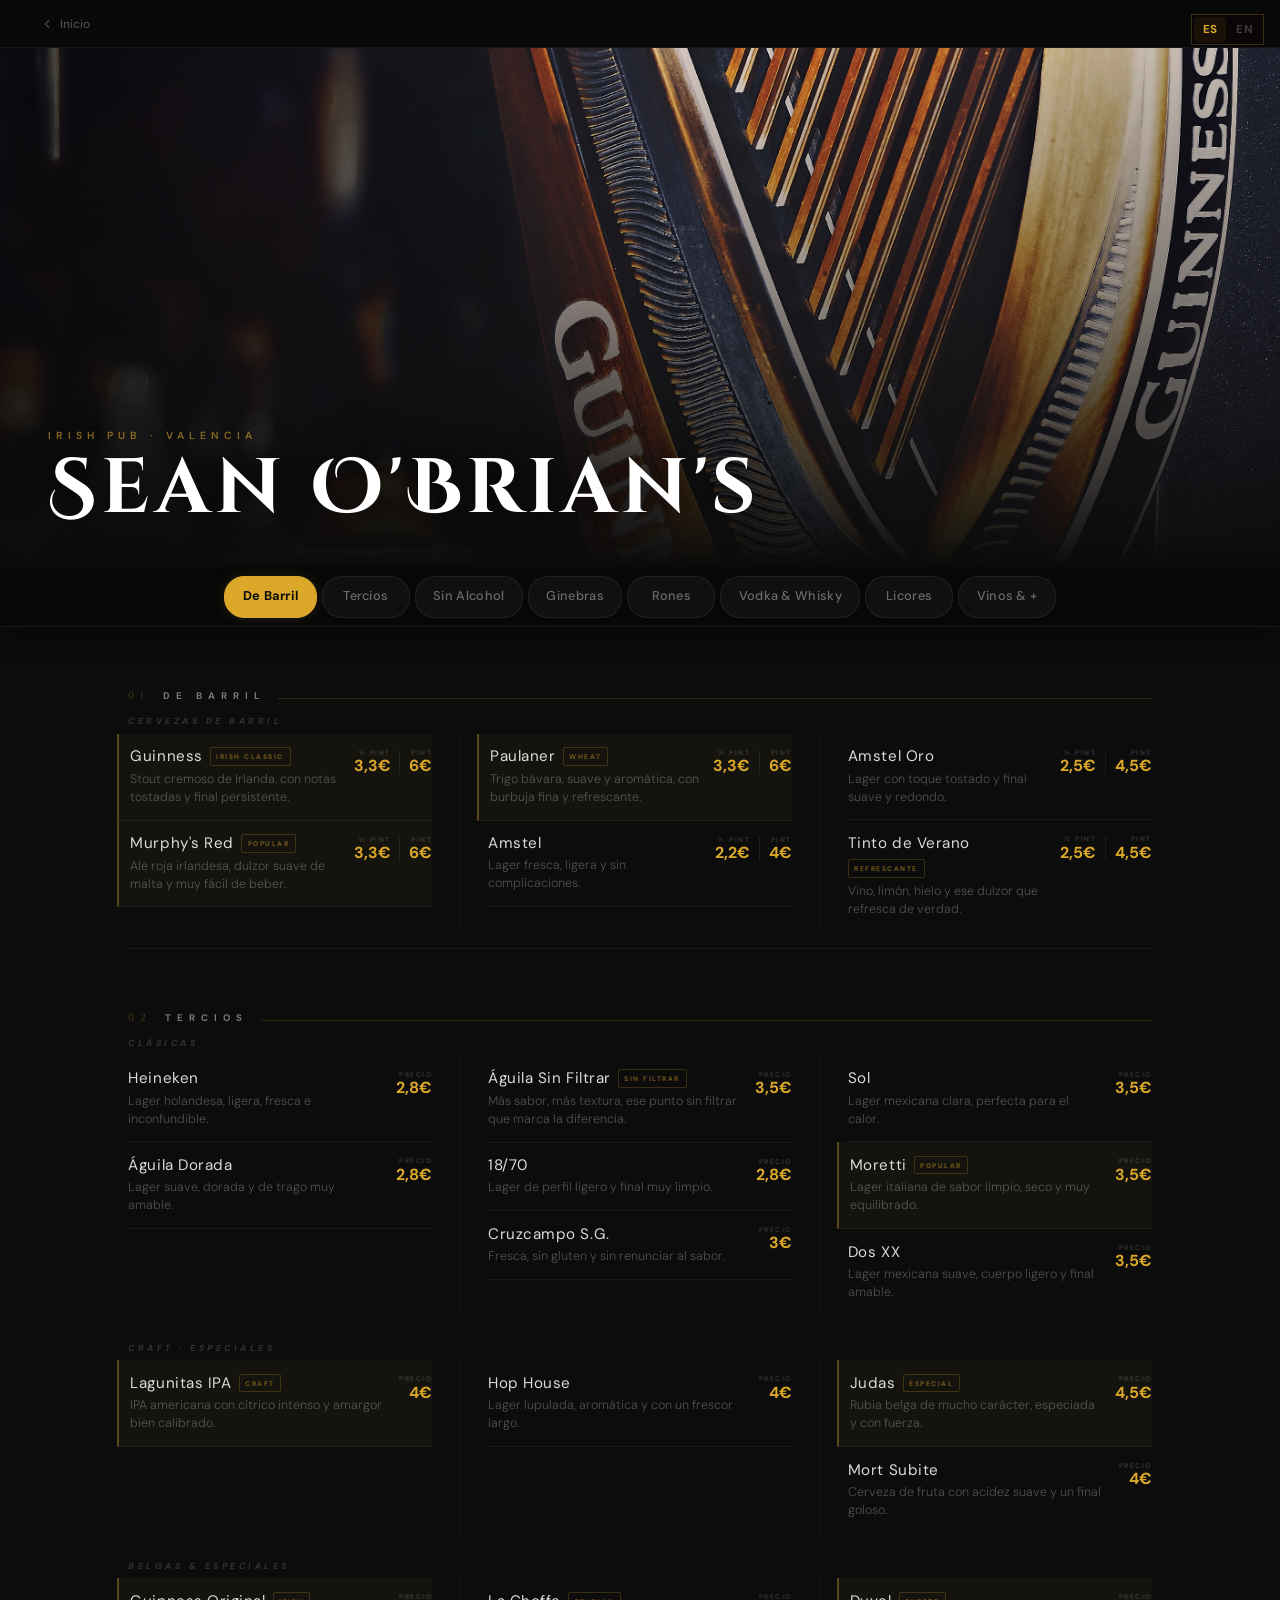
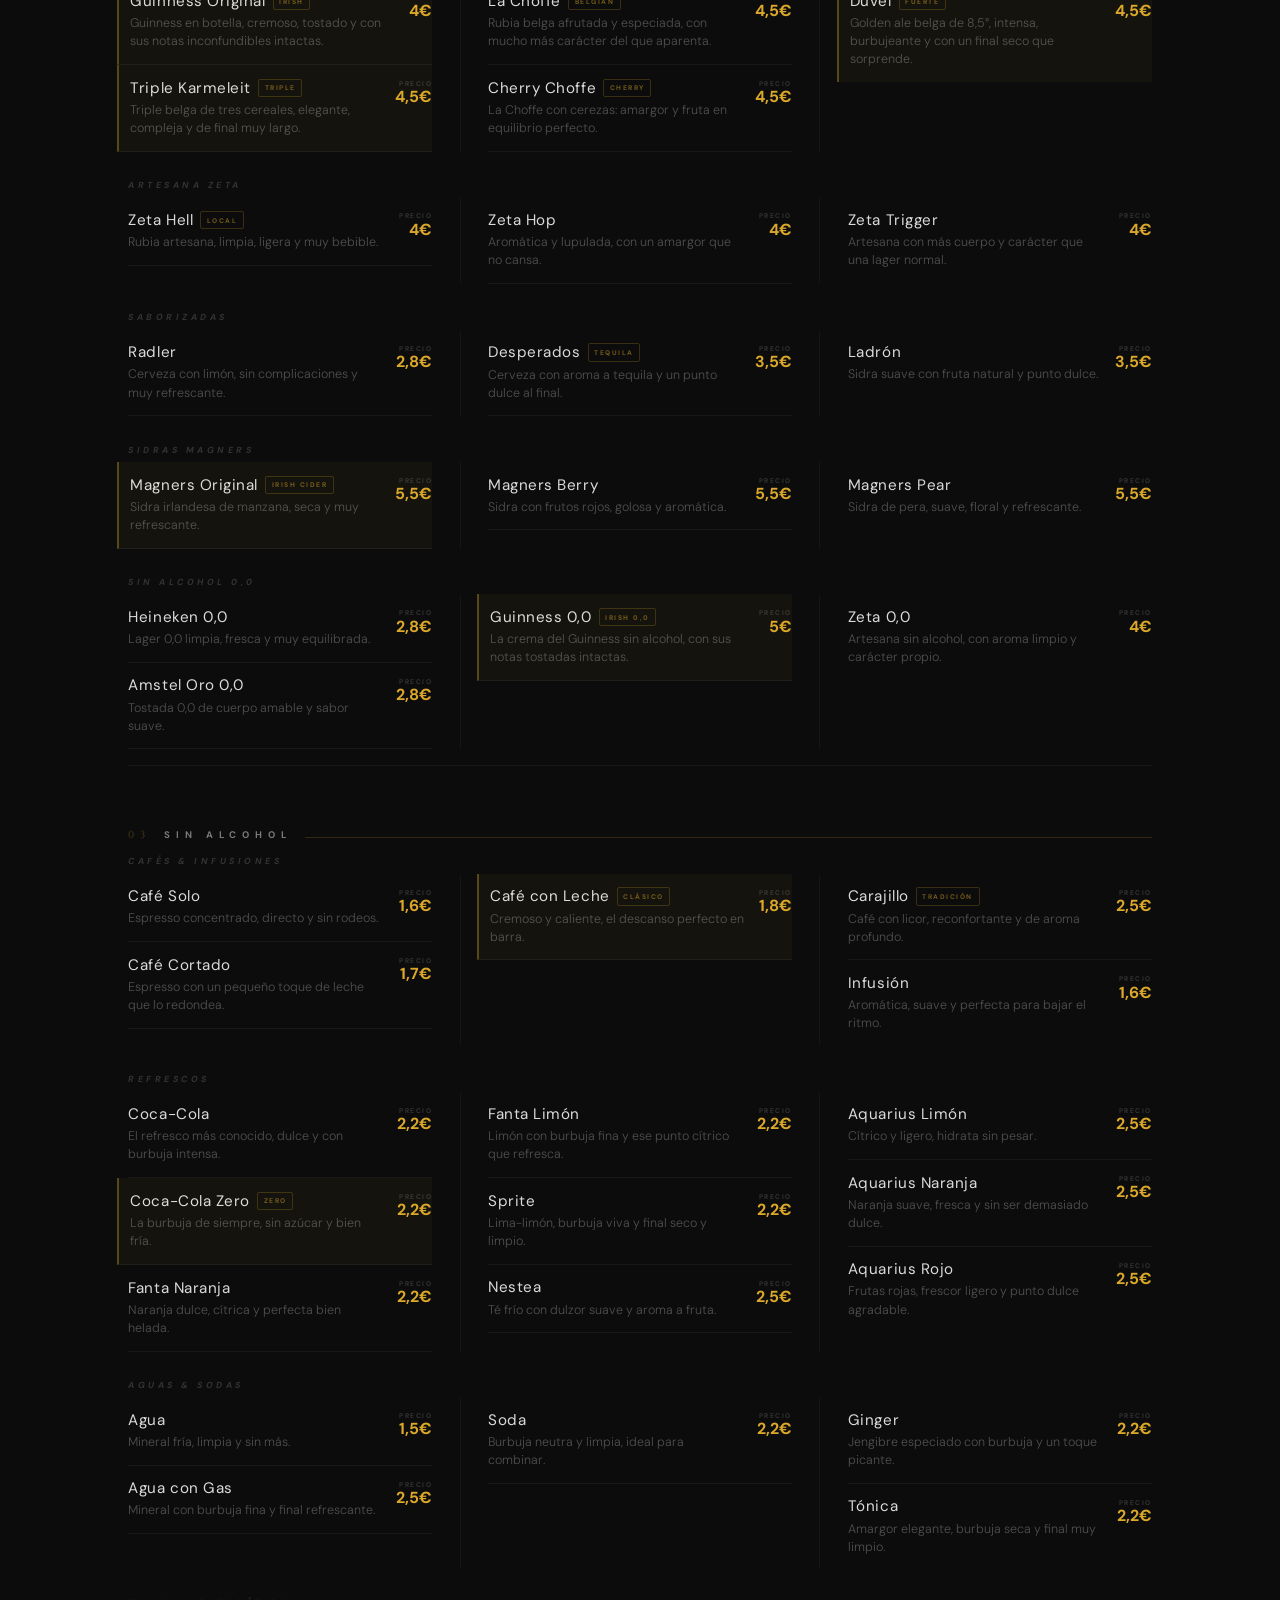
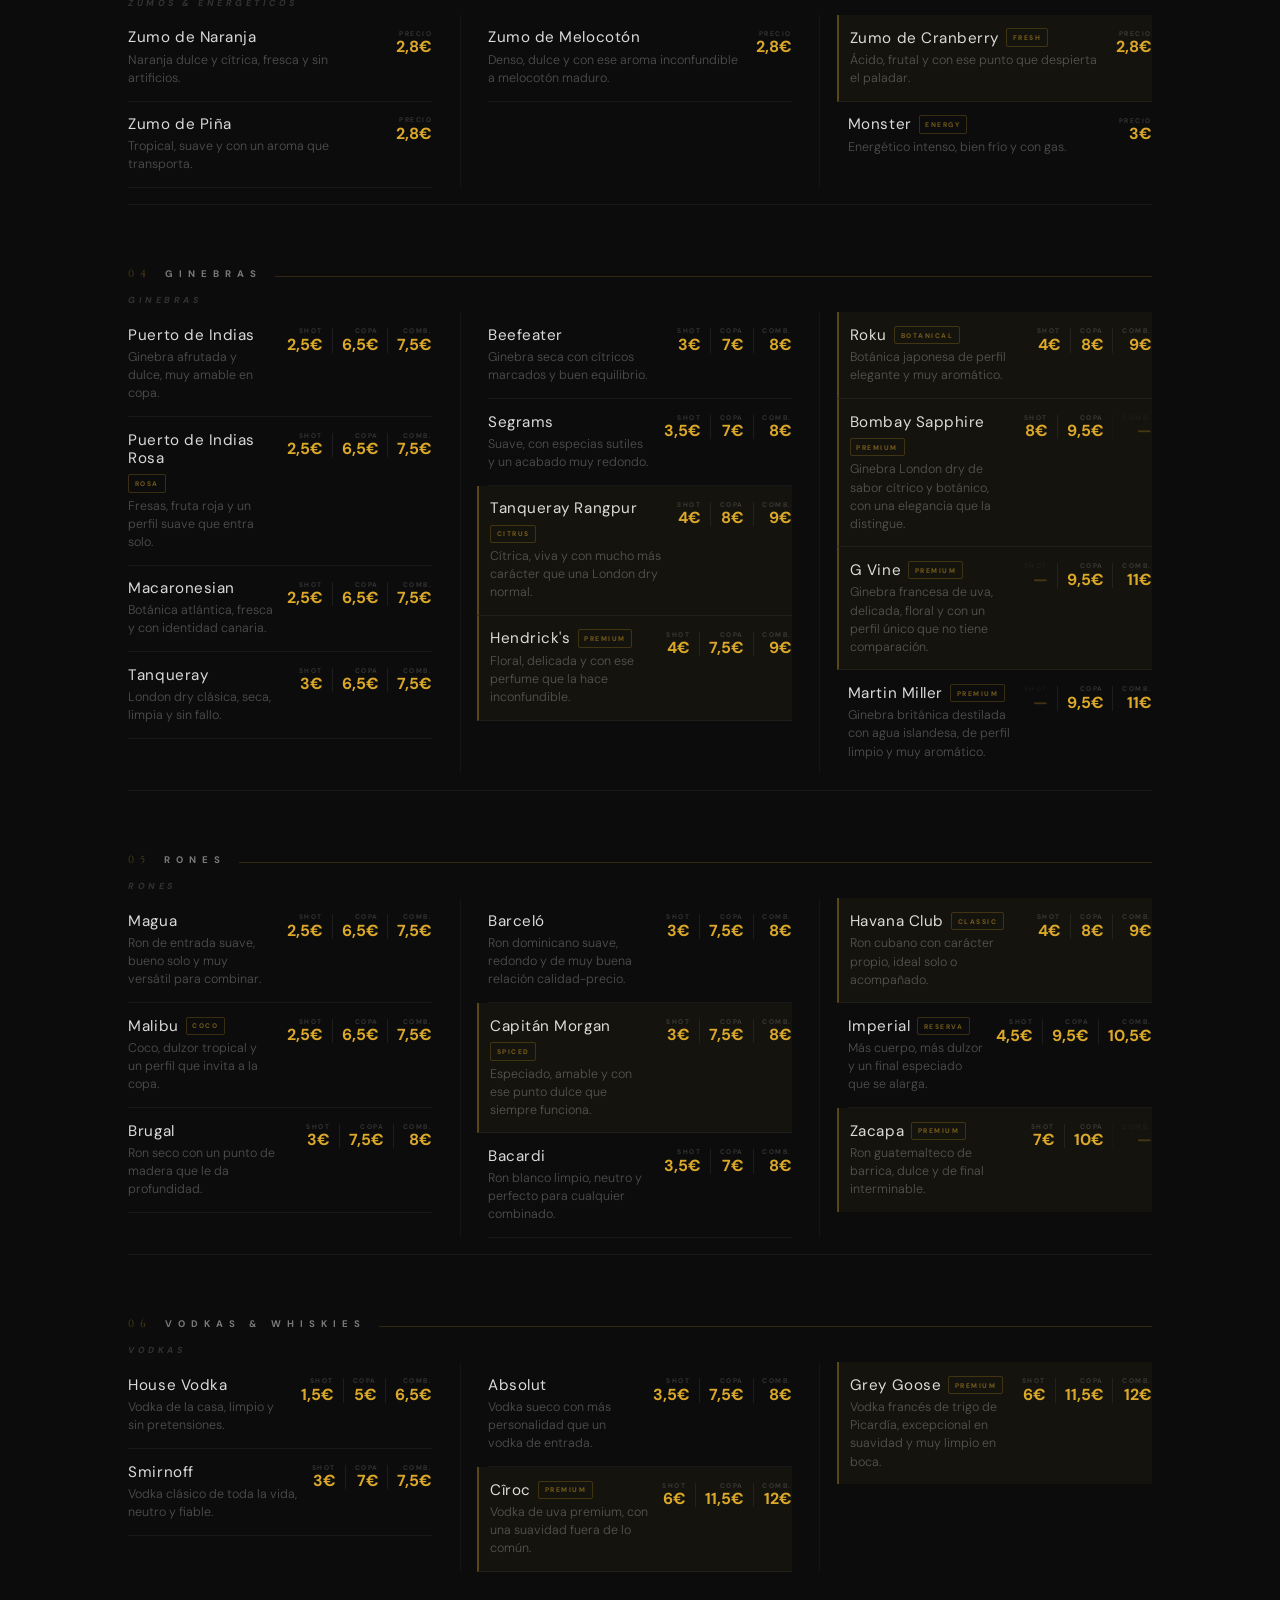
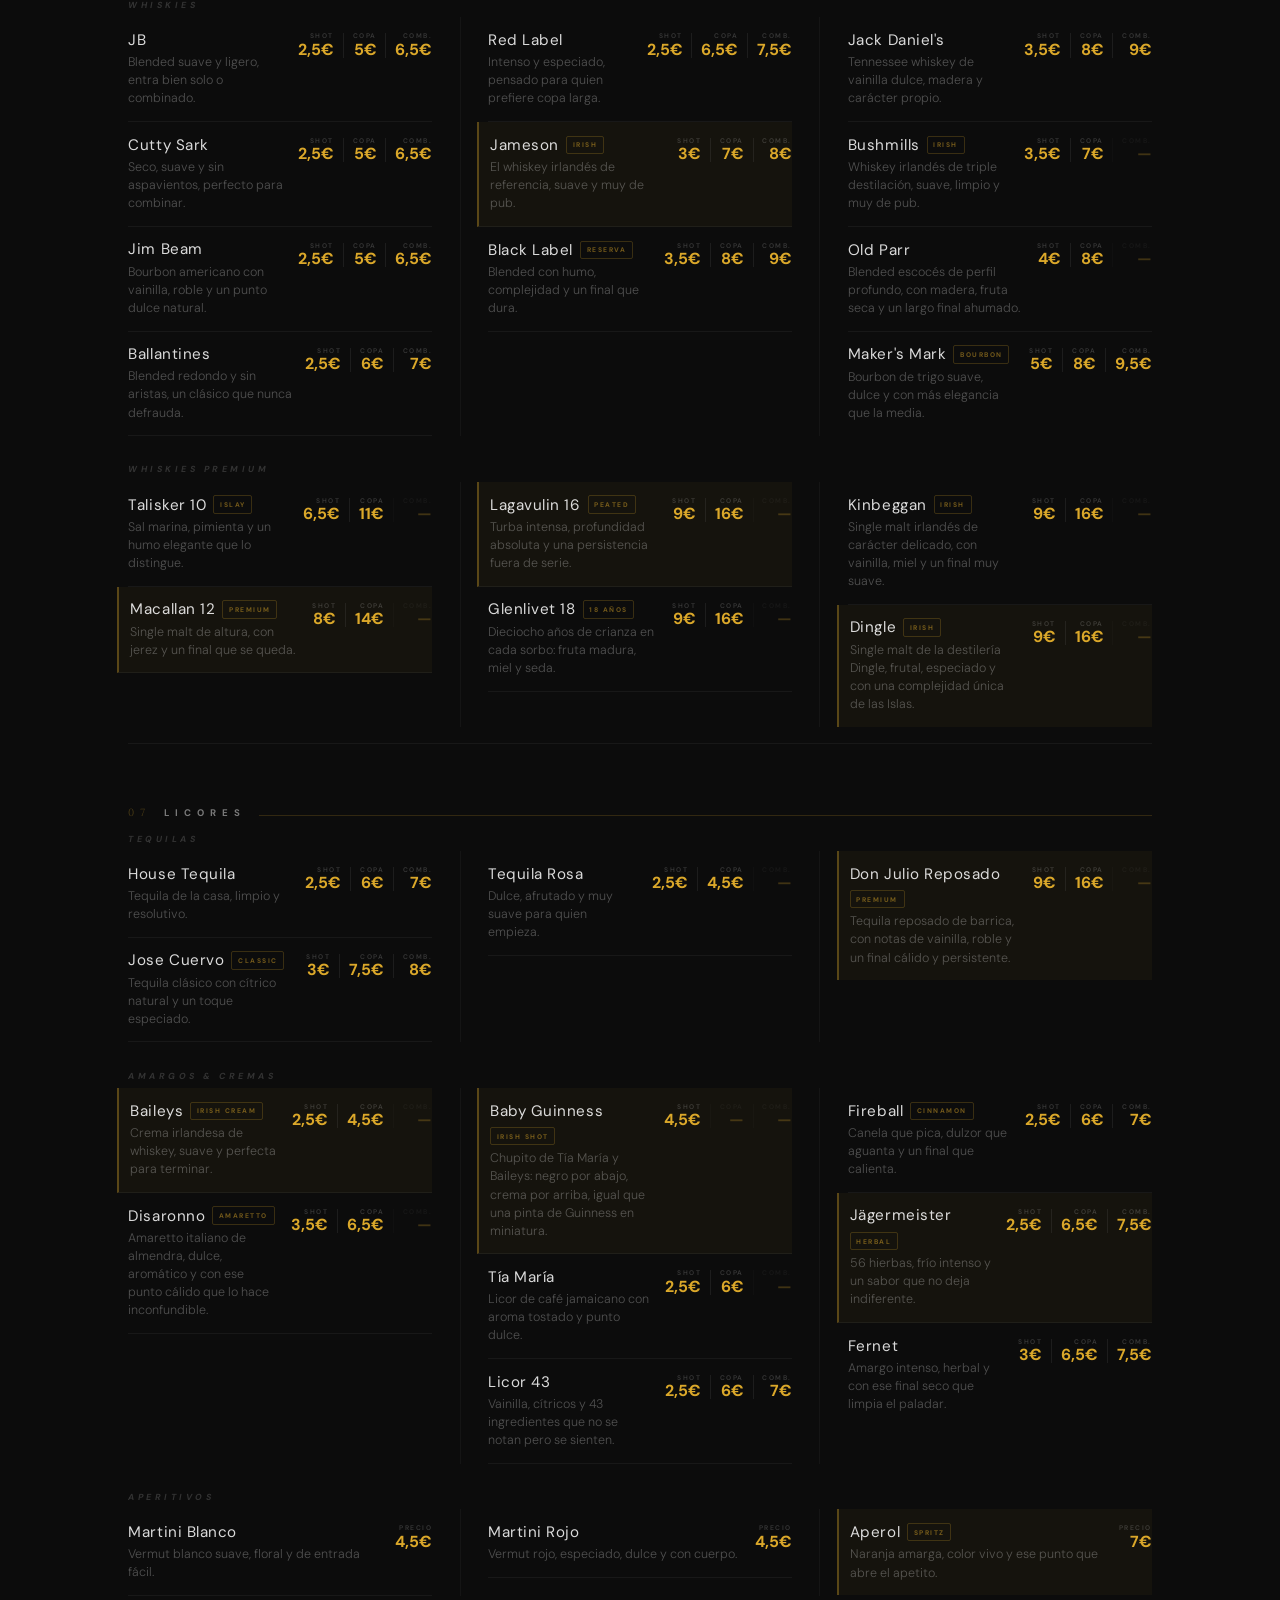
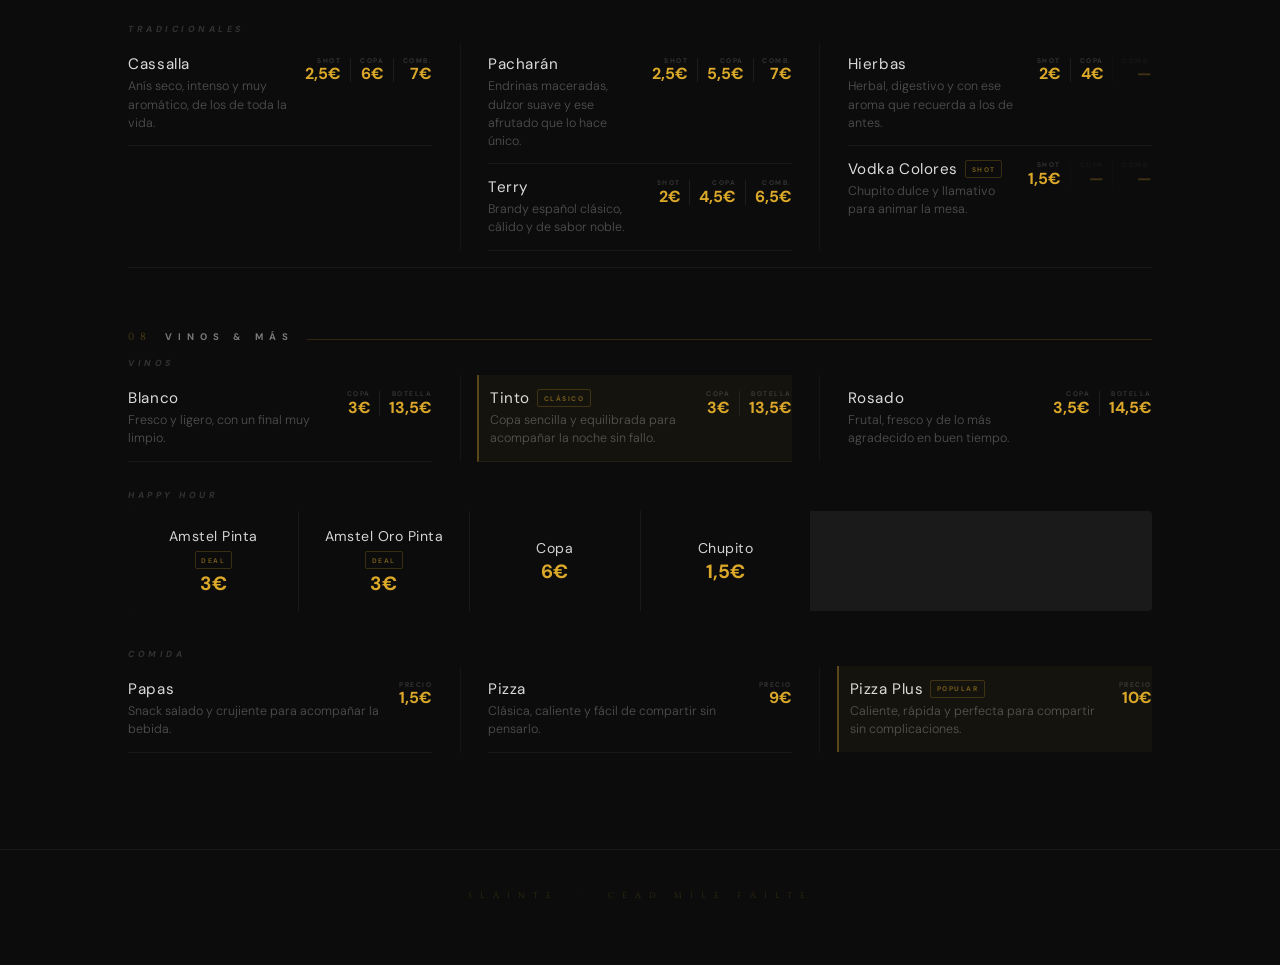
==== drinks.html @ b6d72922 "Rediseno carta drinks.html responsive con mejoras visuales Co-Authored-By: Claude Sonnet 4.6 <norepl" ====
<!DOCTYPE html>
<html lang="es">
<head>
  <meta charset="UTF-8">
  <meta name="viewport" content="width=device-width, initial-scale=1.0">
  <meta name="theme-color" content="#0c0c0c">
  <title>Carta – Sean O'Brian's Irish Pub Valencia</title>
  <meta name="description" content="Carta de bebidas de Sean O'Brian's Irish Pub Valencia.">
  <link rel="manifest" href="MenuSeanOBrians/dist/manifest.json">
  <link rel="canonical" href="https://seanobrians.com/drinks.html">
  <link rel="alternate" hreflang="es" href="https://seanobrians.com/drinks.html">
  <link rel="alternate" hreflang="en" href="https://seanobrians.com/en/coming-soon-beers.html">
  <link rel="alternate" hreflang="x-default" href="https://seanobrians.com/drinks.html">
  <meta name="robots" content="index, follow">
  <meta property="og:title" content="Carta – Sean O'Brian's Irish Pub Valencia">
  <meta property="og:image" content="https://seanobrians.com/guinness.jpg">
  <meta property="og:type" content="website">
  <meta property="og:url" content="https://seanobrians.com/drinks.html">
  <meta property="og:locale" content="es_ES">

  <link rel="preconnect" href="https://fonts.googleapis.com">
  <link rel="preconnect" href="https://fonts.gstatic.com" crossorigin>
  <link rel="stylesheet" href="https://fonts.googleapis.com/css2?family=Cinzel:wght@400;700;900&family=Cinzel+Decorative:wght@700&family=DM+Sans:opsz,wght@9..40,300;9..40,400;9..40,500;9..40,700&display=swap" media="print" onload="this.media='all'">
  <noscript><link rel="stylesheet" href="https://fonts.googleapis.com/css2?family=Cinzel:wght@400;700;900&family=Cinzel+Decorative:wght@700&family=DM+Sans:opsz,wght@9..40,300;9..40,400;9..40,500;9..40,700&display=swap"></noscript>

  <script type="module" crossorigin src="./drinks-assets/index-D1hdGOJb.js"></script>
  <link rel="stylesheet" crossorigin href="./drinks-assets/index-DjDvI_ES.css">

  <style>

  /* ──────────────────────────────────────
     RESET BASE
  ────────────────────────────────────── */
  *, *::before, *::after { box-sizing: border-box; }

  body {
    font-family: 'DM Sans', sans-serif !important;
    background: #0c0c0c !important;
    color: rgba(255,255,255,0.8) !important;
    margin: 0 !important;
    padding: 0 !important;
    min-height: 100vh !important;
    overflow-x: clip !important;
    overflow-y: auto !important;
  }

  /* Ocultar mockups y botellas */
  .mockup, .spark, .pint-glass, .gin-bowl, .wine-glass,
  .shot-glass, .coffee-cup, .plate-shape, .pizza-shape,
  .rocks-glass, .bottle-body, .banner-rail,
  .products img, .product-card img, .group img, .view img,
  [class*="bottle"] { display: none !important; }


  /* ──────────────────────────────────────
     TOPBAR
  ────────────────────────────────────── */
  .sob-topbar {
    display: flex;
    align-items: center;
    justify-content: space-between;
    padding: 0 clamp(1rem, 4vw, 2.5rem);
    height: 48px;
    background: #080808;
    border-bottom: 1px solid rgba(255,255,255,0.06);
    position: relative;
    z-index: 300;
  }

  .sob-back {
    font-family: 'DM Sans', sans-serif;
    font-size: 0.75rem;
    font-weight: 500;
    color: rgba(255,255,255,0.28);
    text-decoration: none;
    display: flex;
    align-items: center;
    gap: 0.4rem;
    transition: color 0.2s;
  }
  .sob-back:hover { color: rgba(255,255,255,0.65); }
  .sob-back svg {
    width: 14px; height: 14px;
    stroke: currentColor; fill: none;
    stroke-width: 2; stroke-linecap: round; stroke-linejoin: round;
  }

  /* .top-actions — OBLIGATORIO para el Vue JS */
  .top-actions {
    display: flex !important;
    gap: 0.15rem !important;
  }
  .lang-button {
    background: transparent !important;
    border: none !important;
    color: rgba(255,255,255,0.22) !important;
    font-family: 'DM Sans', sans-serif !important;
    font-size: 0.72rem !important;
    font-weight: 700 !important;
    letter-spacing: 0.5px !important;
    padding: 0.25rem 0.5rem !important;
    cursor: pointer !important;
    transition: color 0.2s !important;
    border-radius: 3px !important;
  }
  .lang-button:hover { color: rgba(255,255,255,0.6) !important; }
  .lang-button[aria-pressed="true"] {
    color: #dba82a !important;
    background: rgba(219,168,42,0.08) !important;
  }


  /* ──────────────────────────────────────
     HERO — foto guinness
  ────────────────────────────────────── */
  .sob-hero {
    position: relative;
    width: 100%;
    height: clamp(260px, 48vw, 520px);
    background: url('./guinness.jpg') center 35% / cover no-repeat;
    overflow: hidden;
  }
  .sob-hero::before {
    content: '';
    position: absolute; inset: 0;
    background:
      linear-gradient(to top, #0c0c0c 0%, rgba(10,10,10,0.35) 55%, transparent 100%),
      linear-gradient(to right, rgba(0,0,0,0.5) 0%, transparent 60%);
  }
  .sob-hero-content {
    position: absolute;
    bottom: 0; left: 0; right: 0;
    padding: clamp(1.2rem, 4vw, 2.5rem) clamp(1.2rem, 5vw, 3rem);
    z-index: 2;
  }
  .sob-eyebrow {
    display: block;
    font-family: 'DM Sans', sans-serif;
    font-size: clamp(0.55rem, 1.2vw, 0.65rem);
    font-weight: 600;
    letter-spacing: 5px;
    text-transform: uppercase;
    color: rgba(219,168,42,0.6);
    margin-bottom: clamp(0.3rem, 1vw, 0.6rem);
  }
  .sob-title {
    font-family: 'Cinzel Decorative', 'Cinzel', Georgia, serif;
    font-size: clamp(1.8rem, 6vw, 5.5rem);
    font-weight: 700;
    color: #fff;
    letter-spacing: clamp(1px, 0.6vw, 5px);
    line-height: 1;
    margin: 0;
    text-shadow: 0 2px 32px rgba(0,0,0,0.7);
  }


  /* ──────────────────────────────────────
     NAV CATEGORÍAS — sticky bajo el hero
  ────────────────────────────────────── */
  .bottom-nav {
    position: sticky !important;
    top: 0 !important; bottom: auto !important;
    left: 0 !important; right: 0 !important;
    transform: none !important;
    width: 100% !important; max-width: 100% !important;
    min-height: auto !important; border-radius: 0 !important;
    z-index: 200 !important;
    overflow: visible !important;

    background: rgba(8,8,8,0.97) !important;
    border: none !important;
    border-bottom: 1px solid rgba(255,255,255,0.07) !important;
    box-shadow: 0 4px 24px rgba(0,0,0,0.6) !important;
    backdrop-filter: blur(12px) !important;
    -webkit-backdrop-filter: blur(12px) !important;
    display: block !important;
    padding: 0 !important;
  }
  .bottom-nav::before { display: none !important; }
  .pub-nav-header      { display: none !important; }

  .nav-scroll {
    display: flex !important;
    align-items: center !important;
    gap: 0.3rem !important;
    overflow-x: auto !important;
    overflow-y: visible !important;
    -webkit-overflow-scrolling: touch !important;
    scrollbar-width: none !important;
    padding: 0.5rem clamp(0.8rem, 3vw, 1.5rem) !important;
    background: transparent !important;
    /* evitar que el sticky padre corte los tabs */
    clip: unset !important;
    clip-path: none !important;
  }
  .nav-scroll::-webkit-scrollbar { display: none !important; }

  .nav-tab {
    flex: 0 0 auto !important;
    display: inline-flex !important;
    align-items: center !important;
    justify-content: center !important;
    padding: 0.45rem clamp(0.75rem, 2vw, 1.1rem) !important;
    font-family: 'DM Sans', sans-serif !important;
    font-size: clamp(0.72rem, 1.5vw, 0.8rem) !important;
    font-weight: 500 !important;
    letter-spacing: 0.3px !important;
    text-transform: none !important;
    color: rgba(255,255,255,0.38) !important;
    background: rgba(255,255,255,0.04) !important;
    border: 1px solid rgba(255,255,255,0.07) !important;
    border-radius: 20px !important;
    white-space: nowrap !important;
    cursor: pointer !important;
    transition: color 0.18s, background 0.18s, border-color 0.18s !important;
    position: relative !important;
    line-height: 1 !important;
  }
  .nav-tab::before, .nav-tab::after { display: none !important; }
  .nav-tab:hover {
    color: rgba(255,255,255,0.7) !important;
    background: rgba(255,255,255,0.07) !important;
  }
  .nav-tab.is-active {
    color: #0c0c0c !important;
    background: #dba82a !important;
    border-color: #dba82a !important;
    font-weight: 700 !important;
  }
  .nav-label { line-height: 1 !important; }


  /* ──────────────────────────────────────
     ANTI-CLIP — anula overflow:hidden del Vue
     en todos los contenedores de contenido
  ────────────────────────────────────── */
  .app-shell,
  .view,
  .section-wrapper,
  .group,
  .products,
  .product-card,
  .product-main,
  .product-heading,
  .description,
  .price-stack,
  .price-pill,
  .banner,
  .deal-grid,
  .deal-card {
    overflow: visible !important;
    max-height: none !important;
    clip: unset !important;
    clip-path: none !important;
  }


  /* ──────────────────────────────────────
     APP-SHELL / VIEW
  ────────────────────────────────────── */
  .app-shell {
    width: 100% !important;
    max-width: 100% !important;
    margin: 0 !important;
    padding: 0 !important;
    background: #0c0c0c !important;
    min-height: 0 !important;
  }

  .view {
    max-width: 1040px !important;
    margin: 0 auto !important;
    padding: 0 clamp(1rem, 4vw, 2rem) 6rem !important;
    background: transparent !important;
    min-height: 0 !important;
    color: rgba(255,255,255,0.8) !important;
    counter-reset: sob-sec !important;
  }


  /* ──────────────────────────────────────
     SECCIONES
  ────────────────────────────────────── */
  .section-wrapper {
    padding-top: clamp(2.5rem, 5vw, 4rem) !important;
    counter-increment: sob-sec !important;
    position: relative !important;
  }
  .section-wrapper::before { display: none !important; }
  .section-wrapper + .section-wrapper {
    border-top: 1px solid rgba(255,255,255,0.05) !important;
  }

  .section-kicker { display: none !important; }

  /* Cabecera de sección */
  .section-heading {
    display: flex !important;
    align-items: baseline !important;
    gap: 0.8rem !important;
    margin: 0 0 0.35rem !important;
    padding: 0 !important;
    background: transparent !important;
    border: none !important;
    font-family: 'DM Sans', sans-serif !important;
    font-size: clamp(0.5rem, 1vw, 0.58rem) !important;
    font-weight: 700 !important;
    letter-spacing: 5px !important;
    text-transform: uppercase !important;
    color: rgba(255,255,255,0.45) !important;
    line-height: 1 !important;
  }
  /* Número de sección pequeño */
  .section-heading::before {
    content: counter(sob-sec, decimal-leading-zero) !important;
    font-family: 'Cinzel', serif !important;
    font-size: 0.65rem !important;
    font-weight: 400 !important;
    color: rgba(219,168,42,0.35) !important;
    flex-shrink: 0 !important;
  }
  /* Línea dorada bajo el título */
  .section-heading::after {
    content: '' !important;
    flex: 1 !important;
    height: 1px !important;
    background: rgba(219,168,42,0.18) !important;
    display: block !important;
    margin-bottom: 0.1rem !important;
  }

  .section-subtitle { display: none !important; }


  /* ──────────────────────────────────────
     BANNER — ocultar todo el bloque
     Solo mostramos título y subtítulo
     en la cabecera de sección ya visible
  ────────────────────────────────────── */
  .banner {
    display: none !important;
  }


  /* ──────────────────────────────────────
     GRUPOS
  ────────────────────────────────────── */
  .group {
    margin: 0 !important;
    padding: 0 !important;
    background: transparent !important;
  }
  .group + .group {
    padding-top: clamp(0.5rem, 1.5vw, 0.8rem) !important;
  }

  .group-title {
    font-family: 'DM Sans', sans-serif !important;
    font-size: 0.55rem !important;
    font-weight: 700 !important;
    letter-spacing: 3.5px !important;
    text-transform: uppercase !important;
    color: rgba(255,255,255,0.16) !important;
    margin: clamp(0.6rem, 1.5vw, 0.9rem) 0 0.4rem !important;
    padding: 0 !important;
  }
  .group-title::before, .group-title::after { display: none !important; }

  .products {
    display: block !important;
    background: transparent !important;
  }


  /* ──────────────────────────────────────
     FILA DE PRODUCTO
     Nombre izquierda — precio derecha
  ────────────────────────────────────── */
  .product-card {
    display: flex !important;
    flex-direction: row !important;
    align-items: flex-start !important;
    justify-content: space-between !important;
    gap: 0.8rem !important;
    padding: clamp(0.65rem, 1.5vw, 0.85rem) 0 !important;
    background: transparent !important;
    border: none !important;
    border-bottom: 1px solid rgba(255,255,255,0.05) !important;
    border-radius: 0 !important;
    box-shadow: none !important;
    break-inside: avoid !important;
    transition: background 0.15s !important;
    overflow: visible !important;
    min-height: 0 !important;
  }
  .product-card:last-child { border-bottom: none !important; }
  .product-card::before { display: none !important; }
  .product-card::after  { display: none !important; }
  .product-card:hover   { background: rgba(255,255,255,0.02) !important; }
  .product-card.is-highlighted {
    background: rgba(219,168,42,0.04) !important;
    border-left: 2px solid rgba(219,168,42,0.35) !important;
    padding-left: 0.7rem !important;
    margin-left: -0.7rem !important;
  }

  /* Zona del nombre */
  .product-main {
    flex: 1 !important;
    min-width: 0 !important;
    display: block !important;
  }
  .product-main::after { display: none !important; }

  .product-heading {
    display: flex !important;
    align-items: center !important;
    gap: 0.45rem !important;
    flex-wrap: wrap !important;
  }

  .product-name {
    font-family: 'DM Sans', sans-serif !important;
    font-size: clamp(0.85rem, 1.6vw, 0.95rem) !important;
    font-weight: 400 !important;
    color: rgba(255,255,255,0.85) !important;
    line-height: 1.2 !important;
    margin: 0 !important;
  }

  .badge {
    display: inline-flex !important;
    align-items: center !important;
    padding: 0.05rem 0.35rem !important;
    border: 1px solid rgba(219,168,42,0.22) !important;
    color: rgba(219,168,42,0.5) !important;
    background: transparent !important;
    font-family: 'DM Sans', sans-serif !important;
    font-size: 0.42rem !important;
    font-weight: 700 !important;
    letter-spacing: 1.5px !important;
    text-transform: uppercase !important;
    border-radius: 2px !important;
    flex-shrink: 0 !important;
  }

  .description {
    display: block !important;
    font-family: 'DM Sans', sans-serif !important;
    font-size: clamp(0.72rem, 1.3vw, 0.78rem) !important;
    font-weight: 300 !important;
    color: rgba(255,255,255,0.28) !important;
    margin: 0.25rem 0 0 !important;
    line-height: 1.45 !important;
    white-space: normal !important;
    word-break: normal !important;
    overflow-wrap: break-word !important;
    overflow: visible !important;
    max-width: 100% !important;
    max-height: none !important;
  }


  /* ──────────────────────────────────────
     PRECIOS — derecha, columnas verticales
  ────────────────────────────────────── */
  .price-stack {
    flex-shrink: 0 !important;
    display: flex !important;
    flex-direction: row !important;
    align-items: flex-start !important;
    gap: 0 !important;
    padding-top: 0.15rem !important;
  }

  .price-pill {
    display: flex !important;
    flex-direction: column !important;
    align-items: flex-end !important;
    padding: 0 clamp(0.35rem, 0.8vw, 0.55rem) !important;
    background: transparent !important;
    border: none !important;
    border-radius: 0 !important;
    white-space: nowrap !important;
    min-width: 0 !important;
    min-height: 0 !important;
  }
  .price-pill:first-child { padding-left: 0 !important; }
  .price-pill:last-child  { padding-right: 0 !important; }
  .price-pill + .price-pill {
    border-left: 1px solid rgba(255,255,255,0.07) !important;
  }
  .price-pill.is-muted { opacity: 0.25 !important; }

  .price-label {
    font-family: 'DM Sans', sans-serif !important;
    font-size: clamp(0.38rem, 0.7vw, 0.42rem) !important;
    font-weight: 600 !important;
    letter-spacing: 1.5px !important;
    text-transform: uppercase !important;
    color: rgba(255,255,255,0.18) !important;
    line-height: 1 !important;
    margin-bottom: 0.1rem !important;
  }
  .price-value {
    font-family: 'DM Sans', sans-serif !important;
    font-size: clamp(0.88rem, 1.5vw, 1rem) !important;
    font-weight: 700 !important;
    color: #dba82a !important;
    line-height: 1 !important;
    margin: 0 !important;
  }


  /* ──────────────────────────────────────
     DEAL GRID
  ────────────────────────────────────── */
  .deal-grid {
    display: grid !important;
    grid-template-columns: repeat(auto-fill, minmax(clamp(100px, 22vw, 150px), 1fr)) !important;
    gap: 1px !important;
    background: rgba(255,255,255,0.06) !important;
    margin: clamp(0.3rem, 1vw, 0.6rem) 0 !important;
    overflow: hidden !important;
    border-radius: 4px !important;
  }
  .deal-card {
    background: #0c0c0c !important;
    padding: clamp(0.8rem, 2vw, 1.1rem) clamp(0.6rem, 1.5vw, 0.9rem) !important;
    text-align: center !important;
    border: none !important;
    border-radius: 0 !important;
    transition: background 0.15s !important;
  }
  .deal-card:hover { background: rgba(219,168,42,0.05) !important; }
  .deal-card .product-name {
    font-size: clamp(0.78rem, 1.4vw, 0.88rem) !important;
    color: rgba(255,255,255,0.82) !important;
    text-align: center !important;
  }
  .deal-price {
    display: block !important;
    margin-top: 0.3rem !important;
    font-family: 'DM Sans', sans-serif !important;
    font-size: clamp(1rem, 2vw, 1.2rem) !important;
    font-weight: 700 !important;
    color: #dba82a !important;
  }
  .deal-grid img { display: none !important; }


  /* ──────────────────────────────────────
     FOOTER
  ────────────────────────────────────── */
  .sob-footer {
    text-align: center;
    padding: 2.5rem 1rem 4rem;
    border-top: 1px solid rgba(255,255,255,0.05);
    margin-top: 0;
  }
  .sob-footer p {
    font-family: 'Cinzel', serif;
    font-size: clamp(0.42rem, 0.9vw, 0.52rem);
    letter-spacing: 8px;
    text-transform: uppercase;
    color: rgba(219,168,42,0.2);
    margin: 0;
  }




  /* ──────────────────────────────────────
     RESPONSIVE — TABLET 600–899px
  ────────────────────────────────────── */
  @media (min-width: 600px) {
    .products {
      column-count: 2 !important;
      column-gap: clamp(1.5rem, 4vw, 2.5rem) !important;
      column-rule: 1px solid rgba(255,255,255,0.04) !important;
    }
    .product-card { break-inside: avoid !important; }
  }


  /* ──────────────────────────────────────
     RESPONSIVE — DESKTOP ≥ 900px
  ────────────────────────────────────── */
  @media (min-width: 900px) {
    .view { padding: 0 clamp(1.5rem, 3vw, 2.5rem) 6rem !important; }

    .section-heading { font-size: 0.6rem !important; letter-spacing: 6px !important; }

    .products {
      column-count: 2 !important;
      column-gap: 3rem !important;
    }

    .price-value { font-size: 1rem !important; }
  }


  /* ──────────────────────────────────────
     RESPONSIVE — WIDE ≥ 1200px
  ────────────────────────────────────── */
  @media (min-width: 1200px) {
    .view { max-width: 1100px !important; }
    .products { column-count: 3 !important; column-gap: 3.5rem !important; }
  }

  </style>
</head>
<body>

  <!-- Topbar -->
  <header class="sob-topbar">
    <a href="index.html" class="sob-back">
      <svg viewBox="0 0 24 24"><polyline points="15 18 9 12 15 6"/></svg>
      Inicio
    </a>
    <!-- .top-actions OBLIGATORIO — el Vue JS lo busca para cambio de idioma -->
    <div class="top-actions">
      <button class="lang-button" type="button" data-lang="es">ES</button>
      <button class="lang-button" type="button" data-lang="en">EN</button>
    </div>
  </header>

  <!-- Hero -->
  <div class="sob-hero">
    <div class="sob-hero-content">
      <span class="sob-eyebrow">Irish Pub &middot; Valencia</span>
      <h1 class="sob-title">Sean O'Brian's</h1>
    </div>
  </div>

  <!-- Nav categorías (Vue llena #category-nav) -->
  <nav class="bottom-nav" aria-label="Categorías del menú">
    <div class="pub-nav-header"></div>
    <div class="nav-scroll" id="category-nav"></div>
  </nav>

  <!-- Vue renderiza aquí la carta -->
  <div class="app-shell">
    <main class="view" id="menu-view" aria-live="polite"></main>
  </div>

  <footer class="sob-footer">
    <p>Sláinte &nbsp;&middot;&nbsp; Céad míle fáilte</p>
  </footer>


<noscript>
<div style="max-width:1040px;margin:0 auto;padding:2rem clamp(1rem,4vw,2rem) 5rem;background:#0c0c0c;font-family:sans-serif;color:rgba(255,255,255,0.82);">
  <div style="display:flex;align-items:baseline;gap:0.8rem;margin-top:3rem;margin-bottom:0.35rem;">
    <span style="font-family:serif;font-size:0.65rem;color:rgba(219,168,42,0.35);">01</span>
    <span style="font-size:0.55rem;font-weight:700;letter-spacing:5px;text-transform:uppercase;color:rgba(255,255,255,0.45);">De Barril</span>
    <span style="flex:1;height:1px;background:rgba(219,168,42,0.18);display:block;margin-bottom:0.1rem;"></span>
  </div>
  <ul style="list-style:none;padding:0;margin:0;">
    <li style="display:flex;align-items:center;justify-content:space-between;gap:0.8rem;padding:0.65rem 0;border-bottom:1px solid rgba(255,255,255,0.05);">
      <span>Guinness</span>
      <span style="display:flex;gap:0;flex-shrink:0;">
        <span style="display:flex;flex-direction:column;align-items:flex-end;padding:0 0.42rem 0 0;"><span style="font-size:0.4rem;letter-spacing:1.5px;text-transform:uppercase;color:rgba(255,255,255,0.16);">½ Pint</span><strong style="font-size:1rem;color:#dba82a;">3,3€</strong></span>
        <span style="display:flex;flex-direction:column;align-items:flex-end;padding:0 0 0 0.42rem;border-left:1px solid rgba(255,255,255,0.07);"><span style="font-size:0.4rem;letter-spacing:1.5px;text-transform:uppercase;color:rgba(255,255,255,0.16);">Pint</span><strong style="font-size:1rem;color:#dba82a;">6€</strong></span>
      </span>
    </li>
    <li style="display:flex;align-items:center;justify-content:space-between;gap:0.8rem;padding:0.65rem 0;border-bottom:1px solid rgba(255,255,255,0.05);"><span>Murphy's Red</span><strong style="color:#dba82a;">3,3€ / 6€</strong></li>
    <li style="display:flex;align-items:center;justify-content:space-between;gap:0.8rem;padding:0.65rem 0;border-bottom:1px solid rgba(255,255,255,0.05);"><span>Paulaner</span><strong style="color:#dba82a;">3,3€ / 6€</strong></li>
    <li style="display:flex;align-items:center;justify-content:space-between;gap:0.8rem;padding:0.65rem 0;"><span>Amstel</span><strong style="color:#dba82a;">2,2€ / 4€</strong></li>
  </ul>
</div>
</noscript>

</body>
</html>
---- drinks-assets/index-DjDvI_ES.css ----
:root{--bg: #1a0a12;--bg-2: #22101a;--bg-3: #2b121f;--ink: #0d0408;--gold: #c9a84c;--gold-light: #e8cc85;--gold-dim: #8a6e30;--cream: #f0e6c8;--text: #d4bc8a;--muted: #a18855;--divider: #5a3e20;--emerald: #1f6f50;--ruby: #63233a;--shadow: rgba(0, 0, 0, .5);--nav-height: 82px}@font-face{font-family:Cinzel-fallback;src:local("Georgia"),local("Times New Roman");size-adjust:96%;ascent-override:90%;descent-override:22%}@font-face{font-family:EBGaramond-fallback;src:local("Georgia"),local("serif");size-adjust:102%;ascent-override:88%;descent-override:20%}*{box-sizing:border-box}html{background:var(--ink);scroll-behavior:smooth}body{margin:0;min-height:100vh;color:var(--text);font-family:EB Garamond,EBGaramond-fallback,Georgia,serif;background:radial-gradient(circle at 50% -5%,rgba(201,168,76,.16),transparent 34rem),radial-gradient(circle at 15% 10%,rgba(31,111,80,.12),transparent 18rem),linear-gradient(180deg,#0d0408 0%,var(--bg) 32%,#16070f 100%)}body:before{content:"";position:fixed;top:0;right:0;bottom:0;left:0;pointer-events:none;background:repeating-linear-gradient(-45deg,transparent,transparent 22px,rgba(255,255,255,.013) 22px,rgba(255,255,255,.013) 23px);-webkit-mask-image:linear-gradient(180deg,rgba(0,0,0,.85),transparent 70%);mask-image:linear-gradient(180deg,rgba(0,0,0,.85),transparent 70%)}button{font:inherit}.app-shell{width:min(100%,540px);min-height:100vh;margin:0 auto;padding:0 0 calc(var(--nav-height) + env(safe-area-inset-bottom,0px));position:relative}.hero{position:relative;text-align:center;padding:2.4rem 1rem 1.25rem;overflow:hidden}.hero:before,.hero:after{content:"";position:absolute;top:.7rem;bottom:.4rem;width:1px;background:linear-gradient(180deg,transparent,rgba(201,168,76,.42),transparent)}.hero:before{left:.8rem}.hero:after{right:.8rem}.top-actions{position:absolute;top:.85rem;right:1rem;display:inline-flex;align-items:center;gap:.2rem;padding:.16rem;border:1px solid rgba(201,168,76,.25);background:#0d04088f;-webkit-backdrop-filter:blur(10px);backdrop-filter:blur(10px)}.lang-button{border:0;min-width:2rem;min-height:1.55rem;padding:0 .45rem;color:var(--gold-dim);background:transparent;font-family:Cinzel,serif;font-size:.62rem;letter-spacing:.08em;cursor:pointer}.lang-button[aria-pressed=true]{color:var(--ink);background:linear-gradient(180deg,var(--gold-light),var(--gold))}.triskel{width:72px;height:72px;display:block;margin:.2rem auto .9rem;filter:drop-shadow(0 0 12px rgba(201,168,76,.45))}.pub-name{margin:0;color:var(--gold-light);font-family:Cinzel Decorative,Cinzel,Cinzel-fallback,serif;font-size:clamp(2rem,10vw,3.05rem);line-height:1.02;letter-spacing:.03em;text-shadow:0 0 24px rgba(201,168,76,.34),0 2px 7px rgba(0,0,0,.9)}.pub-subtitle{margin-top:.55rem;color:var(--gold-dim);font-family:Cinzel,serif;font-size:.72rem;letter-spacing:.42em}.menu-title{margin:1rem 0 0;color:var(--cream);font-size:clamp(1.55rem,5.8vw,2.15rem);font-style:italic;font-weight:500}.header-rule,.ornament-rule{display:flex;align-items:center;gap:.65rem;width:min(72%,280px);margin:.9rem auto 0;color:var(--gold)}.header-rule span,.ornament-rule span{flex:1;height:1px;background:linear-gradient(90deg,transparent,var(--gold-dim),transparent)}.header-rule i,.ornament-rule i{width:.42rem;height:.42rem;border:1px solid var(--gold);transform:rotate(45deg);background:#c9a84c1f}.view{padding:0 1rem 1.4rem;counter-reset:section;min-height:100vh}.section-kicker{display:flex;align-items:center;gap:.7rem;margin:.2rem 0 .75rem;color:var(--gold);font-family:Cinzel,serif;font-size:.68rem;letter-spacing:.26em;text-transform:uppercase}.section-kicker:before,.section-kicker:after{content:"";flex:1;height:1px;background:linear-gradient(90deg,transparent,rgba(201,168,76,.45),transparent)}.section-heading{margin:0;color:var(--gold-light);font-family:Cinzel,serif;font-size:clamp(1.25rem,6vw,1.8rem);line-height:1.12;letter-spacing:.08em;text-align:center;text-transform:uppercase}.section-subtitle{max-width:28rem;margin:.5rem auto 1.05rem;color:var(--muted);font-size:1.02rem;line-height:1.35;text-align:center}.banner{position:relative;height:clamp(155px,42vw,210px);margin:1rem 0 1.15rem;border-top:1px solid rgba(201,168,76,.28);border-bottom:1px solid rgba(201,168,76,.18);background:radial-gradient(ellipse at 78% 50%,rgba(201,168,76,.13),transparent 55%),linear-gradient(145deg,#2b121ffa,#0b0408fa);overflow:hidden;touch-action:pan-y;-webkit-user-select:none;user-select:none}.banner-track{height:100%;display:flex;will-change:transform}.banner-slide{position:relative;min-width:100%;height:100%;padding:1.25rem 1.2rem;display:grid;grid-template-columns:minmax(0,1fr) 118px;align-items:center;gap:.7rem;overflow:hidden}.banner-copy{position:relative;z-index:2;min-width:0}.banner-badge{display:inline-flex;align-items:center;align-self:flex-start;min-height:1.35rem;margin-bottom:.6rem;padding:.12rem .55rem;border-radius:999px;border:1px solid rgba(232,204,133,.32);color:var(--gold-dim);background:#0d040873;font-family:Cinzel,serif;font-size:.54rem;letter-spacing:.14em;text-transform:uppercase}.banner-title{margin:0;color:var(--cream);font-family:Cinzel Decorative,Cinzel,serif;font-size:clamp(1.1rem,5.5vw,1.6rem);line-height:1.08;letter-spacing:.03em;max-width:68%}.banner-subtitle{margin:.52rem 0 0;max-width:62%;color:var(--muted);font-size:.94rem;line-height:1.28}.banner-rail{display:none}.mockup{position:relative;width:108px;height:138px;margin-left:auto;display:grid;place-items:center;filter:drop-shadow(0 15px 24px rgba(0,0,0,.42))}.spark{position:absolute;border-radius:999px;background:#e8cc856b;box-shadow:0 0 12px #e8cc8552}.spark.one{width:7px;height:7px;top:22px;left:10px}.spark.two{width:4px;height:4px;top:44px;right:8px}.spark.three{width:5px;height:5px;bottom:26px;left:24px}.pint-glass{display:block;position:relative;width:62px;height:105px;border:2px solid rgba(232,204,133,.82);border-top-width:5px;border-radius:12px 12px 18px 18px/8px 8px 22px 22px;background:linear-gradient(180deg,rgba(240,230,200,.96) 0 18%,transparent 18%),linear-gradient(180deg,#2b0d0db3,#150805f2);box-shadow:inset 0 0 14px #e8cc852e}.mockup-amber .pint-glass{background:linear-gradient(180deg,rgba(240,230,200,.9) 0 16%,transparent 16%),linear-gradient(180deg,#be5318eb,#69220ff5)}.mockup-wheat .pint-glass{background:linear-gradient(180deg,rgba(240,230,200,.85) 0 18%,transparent 18%),linear-gradient(180deg,#e7a946e0,#955320eb)}.pint-glass:after{content:"";position:absolute;top:18%;right:9px;bottom:8px;left:9px;border-left:1px solid rgba(255,255,255,.14);border-right:1px solid rgba(255,255,255,.07)}.bottle-body{display:block;position:relative;width:48px;height:116px;border:2px solid rgba(232,204,133,.78);border-radius:18px 18px 10px 10px;background:linear-gradient(180deg,#184f38f2,#09231bfa)}.bottle-body:before{content:"";position:absolute;left:13px;top:-28px;width:18px;height:38px;border:2px solid rgba(232,204,133,.78);border-bottom:0;border-radius:8px 8px 2px 2px;background:linear-gradient(180deg,#184f38fa,#0e3427fa)}.bottle-body:after{content:"";position:absolute;left:8px;right:8px;top:44px;height:27px;border:1px solid rgba(232,204,133,.6);background:#e8cc851f}.mockup-bottle-dark .bottle-body{background:linear-gradient(180deg,#120a05f7,#060301fc)}.mockup-bottle-amber .bottle-body,.mockup-bottle-amber .bottle-body:before{background:linear-gradient(180deg,#a05a14eb,#5a2d0af7)}.gin-bowl{display:block;position:relative;width:78px;height:78px;border:2px solid rgba(232,204,133,.82);border-radius:18px 18px 34px 34px;background:radial-gradient(circle at 35% 34%,rgba(255,255,255,.2),transparent 16%),linear-gradient(180deg,#f0e6c81f,#357e6f47)}.gin-bowl:before{content:"";position:absolute;left:35px;top:74px;width:7px;height:36px;background:#e8cc85b8}.gin-bowl:after{content:"";position:absolute;left:20px;top:108px;width:38px;height:3px;background:#e8cc85b8}.rocks-glass{display:block;position:relative;width:68px;height:76px;border:2px solid rgba(232,204,133,.82);border-top-width:4px;border-radius:10px 10px 18px 18px;background:linear-gradient(180deg,transparent 0 38%,rgba(178,87,28,.9) 39%,rgba(93,38,18,.95))}.rocks-glass:before,.rocks-glass:after{content:"";position:absolute;width:18px;height:18px;top:21px;border:1px solid rgba(255,255,255,.18);background:#ffffff14;transform:rotate(12deg)}.rocks-glass:before{left:13px}.rocks-glass:after{right:13px;transform:rotate(-18deg)}.wine-glass{display:block;position:relative;width:62px;height:100px}.wine-glass:before{content:"";position:absolute;left:9px;top:0;width:44px;height:60px;border:2px solid rgba(232,204,133,.82);border-radius:9px 9px 24px 24px;background:linear-gradient(180deg,transparent 0 42%,rgba(92,25,42,.92) 43%)}.wine-glass:after{content:"";position:absolute;left:29px;top:60px;width:4px;height:38px;background:#e8cc85c7;box-shadow:-16px 36px #e8cc85c7,16px 36px #e8cc85c7}.coffee-cup{display:block;position:relative;width:70px;height:54px;border:2px solid rgba(232,204,133,.82);border-radius:10px 10px 22px 22px;background:linear-gradient(180deg,#f0e6c82e,#4a2617bf)}.coffee-cup:before{content:"";position:absolute;right:-19px;top:12px;width:24px;height:24px;border:2px solid rgba(232,204,133,.78);border-left:0;border-radius:0 14px 14px 0}.coffee-cup:after{content:"";position:absolute;left:-5px;right:-5px;bottom:-12px;height:4px;border-radius:999px;background:#e8cc85a3}.plate-shape{display:block;position:relative;width:86px;height:86px;border:2px solid rgba(232,204,133,.78);border-radius:50%;background:radial-gradient(circle,rgba(240,230,200,.18) 0 38%,transparent 39% 100%)}.plate-shape:before{content:"";position:absolute;left:13px;top:36px;width:60px;height:14px;border-radius:999px;background:#be5318bf}.shot-glass{display:block;position:relative;width:46px;height:62px;border:2px solid rgba(232,204,133,.82);border-top-width:4px;border-radius:8px 8px 15px 15px;background:linear-gradient(180deg,transparent 0 36%,rgba(232,204,133,.36) 37%,rgba(111,45,32,.9))}.pizza-shape{display:block;position:relative;width:88px;height:88px;border-radius:50%;background:conic-gradient(#be5318e0,#be5318e0 60deg,#e8cc858c 60deg,#e8cc858c 62deg,#be5318e0 62deg,#be5318e0 120deg,#e8cc858c 120deg,#e8cc858c 122deg,#be5318e0 122deg,#be5318e0 180deg,#e8cc858c 180deg,#e8cc858c 182deg,#be5318e0 182deg,#be5318e0 240deg,#e8cc858c 240deg,#e8cc858c 242deg,#be5318e0 242deg,#be5318e0 300deg,#e8cc858c 300deg,#e8cc858c 302deg,#be5318e0 302deg,#be5318e0 360deg);border:2px solid rgba(232,204,133,.78);box-shadow:0 0 0 6px #be531838}.pizza-shape:before{content:"";position:absolute;top:14px;right:14px;bottom:14px;left:14px;border-radius:50%;background:radial-gradient(circle,#e8cc852e,#be531838);border:1.5px solid rgba(232,204,133,.38)}.pizza-shape:after{content:"";position:absolute;top:28px;right:28px;bottom:28px;left:28px;border-radius:50%;background:#e8cc851f;border:1px solid rgba(232,204,133,.22)}.group{margin:1.15rem 0 1.35rem}.group-title{display:flex;align-items:center;gap:.55rem;margin:0 0 .65rem;color:var(--gold-dim);font-size:.94rem;font-style:italic;font-weight:500;letter-spacing:.06em}.group-title:before{content:"";display:block;width:3px;height:1rem;background:linear-gradient(180deg,var(--gold),transparent);flex-shrink:0}.group-title:after{content:"";flex:1;height:1px;background:#5a3e2059}.products{display:grid;gap:.58rem}.product-card{position:relative;display:grid;grid-template-columns:minmax(0,1fr) auto;gap:.7rem;align-items:center;min-height:68px;padding:.7rem 0 .72rem .8rem;border-bottom:1px solid rgba(90,62,32,.3);background:transparent}.product-card.is-highlighted{background:transparent;border-bottom-color:#c9a84c33}.product-card.is-highlighted:before{content:"";position:absolute;left:0;top:.45rem;bottom:.45rem;width:2px;border-radius:999px;background:linear-gradient(180deg,transparent,var(--emerald),transparent)}.product-main{min-width:0}.product-heading{display:flex;align-items:center;flex-wrap:wrap;gap:.38rem;min-width:0}.product-name{margin:0;min-width:0;color:var(--cream);font-family:Cinzel,serif;font-size:clamp(.83rem,3.4vw,.97rem);line-height:1.18;letter-spacing:.035em;overflow-wrap:anywhere}.badge{display:inline-flex;align-items:center;min-height:1.15rem;padding:.06rem .34rem;border:1px solid rgba(201,168,76,.34);color:var(--gold-light);background:#c9a84c13;font-family:Cinzel,serif;font-size:.48rem;letter-spacing:.11em;text-transform:uppercase;white-space:nowrap}.description{margin:.25rem 0 0;color:var(--muted);font-size:.91rem;line-height:1.25}.price-stack{display:flex;justify-content:flex-end;align-items:stretch;gap:.3rem;max-width:46vw}.price-pill{display:grid;align-content:center;justify-items:center;min-width:3rem;min-height:2.45rem;padding:.2rem .5rem;border-radius:999px;border:1px solid rgba(201,168,76,.2);background:#c9a84c0a;color:var(--gold);font-family:Cinzel,serif;text-align:center;white-space:nowrap}.price-label{color:var(--gold-dim);font-size:.48rem;letter-spacing:.12em;text-transform:uppercase}.price-value{margin-top:.1rem;font-size:.88rem;line-height:1}.price-pill.is-muted{opacity:.45}.deal-grid{display:grid;grid-template-columns:repeat(2,minmax(0,1fr));gap:.65rem}.deal-card{min-height:98px;display:flex;flex-direction:column;justify-content:center;padding:.78rem .65rem;border:1px solid rgba(201,168,76,.26);background:radial-gradient(circle at top right,rgba(232,204,133,.16),transparent 58%),#c9a84c0e;text-align:center}.deal-card .product-name{font-size:.78rem}.deal-price{margin-top:.32rem;color:var(--gold-light);font-family:Cinzel,serif;font-size:1.34rem;line-height:1}.bottom-nav{position:fixed;left:50%;bottom:0;z-index:50;width:min(100%,540px);min-height:var(--nav-height);transform:translate(-50%);padding:.58rem .55rem calc(.58rem + env(safe-area-inset-bottom,0px));border-top:1px solid rgba(201,168,76,.38);background:linear-gradient(180deg,#22101ad1,#0d0408fa),var(--bg);box-shadow:0 -18px 42px #0000007a;-webkit-backdrop-filter:blur(14px);backdrop-filter:blur(14px)}.bottom-nav:before{content:"";position:absolute;left:.8rem;right:.8rem;top:.28rem;height:1px;background:linear-gradient(90deg,transparent,rgba(232,204,133,.45),transparent)}.nav-scroll{display:flex;gap:.42rem;overflow-x:auto;scrollbar-width:none;padding:.05rem .05rem .08rem}.nav-scroll::-webkit-scrollbar{display:none}.nav-tab{flex:0 0 auto;min-width:4.4rem;min-height:2.6rem;padding:.38rem .78rem .34rem;border-radius:999px;border:1px solid rgba(201,168,76,.16);color:var(--muted);background:transparent;font-family:Cinzel,serif;font-size:.58rem;letter-spacing:.08em;text-align:center;text-transform:uppercase;cursor:pointer;transition:color .2s ease,border-color .2s ease,box-shadow .2s ease}.nav-tab.is-active{color:var(--gold-light);border-color:#c9a84ca6;box-shadow:0 0 14px #c9a84c24,inset 0 0 0 1px #c9a84c1a}.nav-label{display:block;max-width:6.6rem;overflow-wrap:anywhere;line-height:1.18}.section-wrapper{position:relative;counter-increment:section}.section-wrapper:before{content:counter(section,decimal-leading-zero);position:absolute;top:.1rem;right:0;font-family:Cinzel,serif;font-size:5.5rem;font-weight:700;line-height:1;letter-spacing:-.02em;color:#c9a84c0e;pointer-events:none;-webkit-user-select:none;user-select:none}.section-wrapper+.section-wrapper{margin-top:1rem;padding-top:1.8rem;border-top:1px solid rgba(90,62,32,.4)}footer{padding:.7rem 1rem .4rem;text-align:center}.footer-text{margin:.45rem 0 0;color:var(--gold-dim);font-family:Cinzel,serif;font-size:.6rem;letter-spacing:.32em}@media (min-width: 680px){.view{padding-inline:1.25rem}.banner-slide{grid-template-columns:minmax(0,1fr) 145px;padding-inline:1.55rem}.mockup{width:126px}.product-card{padding:.82rem .86rem}.price-stack{max-width:15.5rem}}@media (max-width: 380px){.hero{padding-top:2.15rem}.top-actions{top:.62rem;right:.72rem}.banner-slide{grid-template-columns:minmax(0,1fr) 88px;padding:1rem .82rem}.mockup{width:84px;transform:scale(.82);transform-origin:right center}.price-stack{gap:.1rem;max-width:43vw}.price-pill{min-width:2.7rem;padding-inline:.24rem}}@media (prefers-reduced-motion: reduce){html{scroll-behavior:auto}*,*:before,*:after{animation-duration:.001ms!important;animation-iteration-count:1!important;transition-duration:.001ms!important}}@media (min-width: 900px){:root{--nav-height: 64px}.app-shell{width:min(100%,1100px);padding:calc(var(--nav-height) + 2rem) 2.5rem 3rem}.bottom-nav{top:0;bottom:auto;width:min(100%,1100px);padding:.65rem 1.5rem;border-top:none;border-bottom:1px solid rgba(201,168,76,.38);box-shadow:0 18px 42px #0000007a}.bottom-nav:before{top:auto;bottom:.28rem}.nav-scroll{justify-content:center;gap:.7rem}.nav-tab{min-width:5.5rem;font-size:.62rem}.hero{padding:3rem 2rem 2rem}.banner{height:clamp(200px,26vw,290px);margin:1.5rem 0}.banner-slide{grid-template-columns:minmax(0,1fr) 190px;padding:1.6rem 2.2rem;gap:1.2rem}.mockup{width:160px}.products{grid-template-columns:repeat(2,minmax(0,1fr));column-gap:1.5rem}.deal-grid{grid-template-columns:repeat(4,minmax(0,1fr))}.section-heading{font-size:clamp(1.6rem,2.8vw,2.2rem)}.group{margin:1.5rem 0 1.8rem}.product-card{padding:.82rem .9rem}.price-stack{max-width:16rem}}
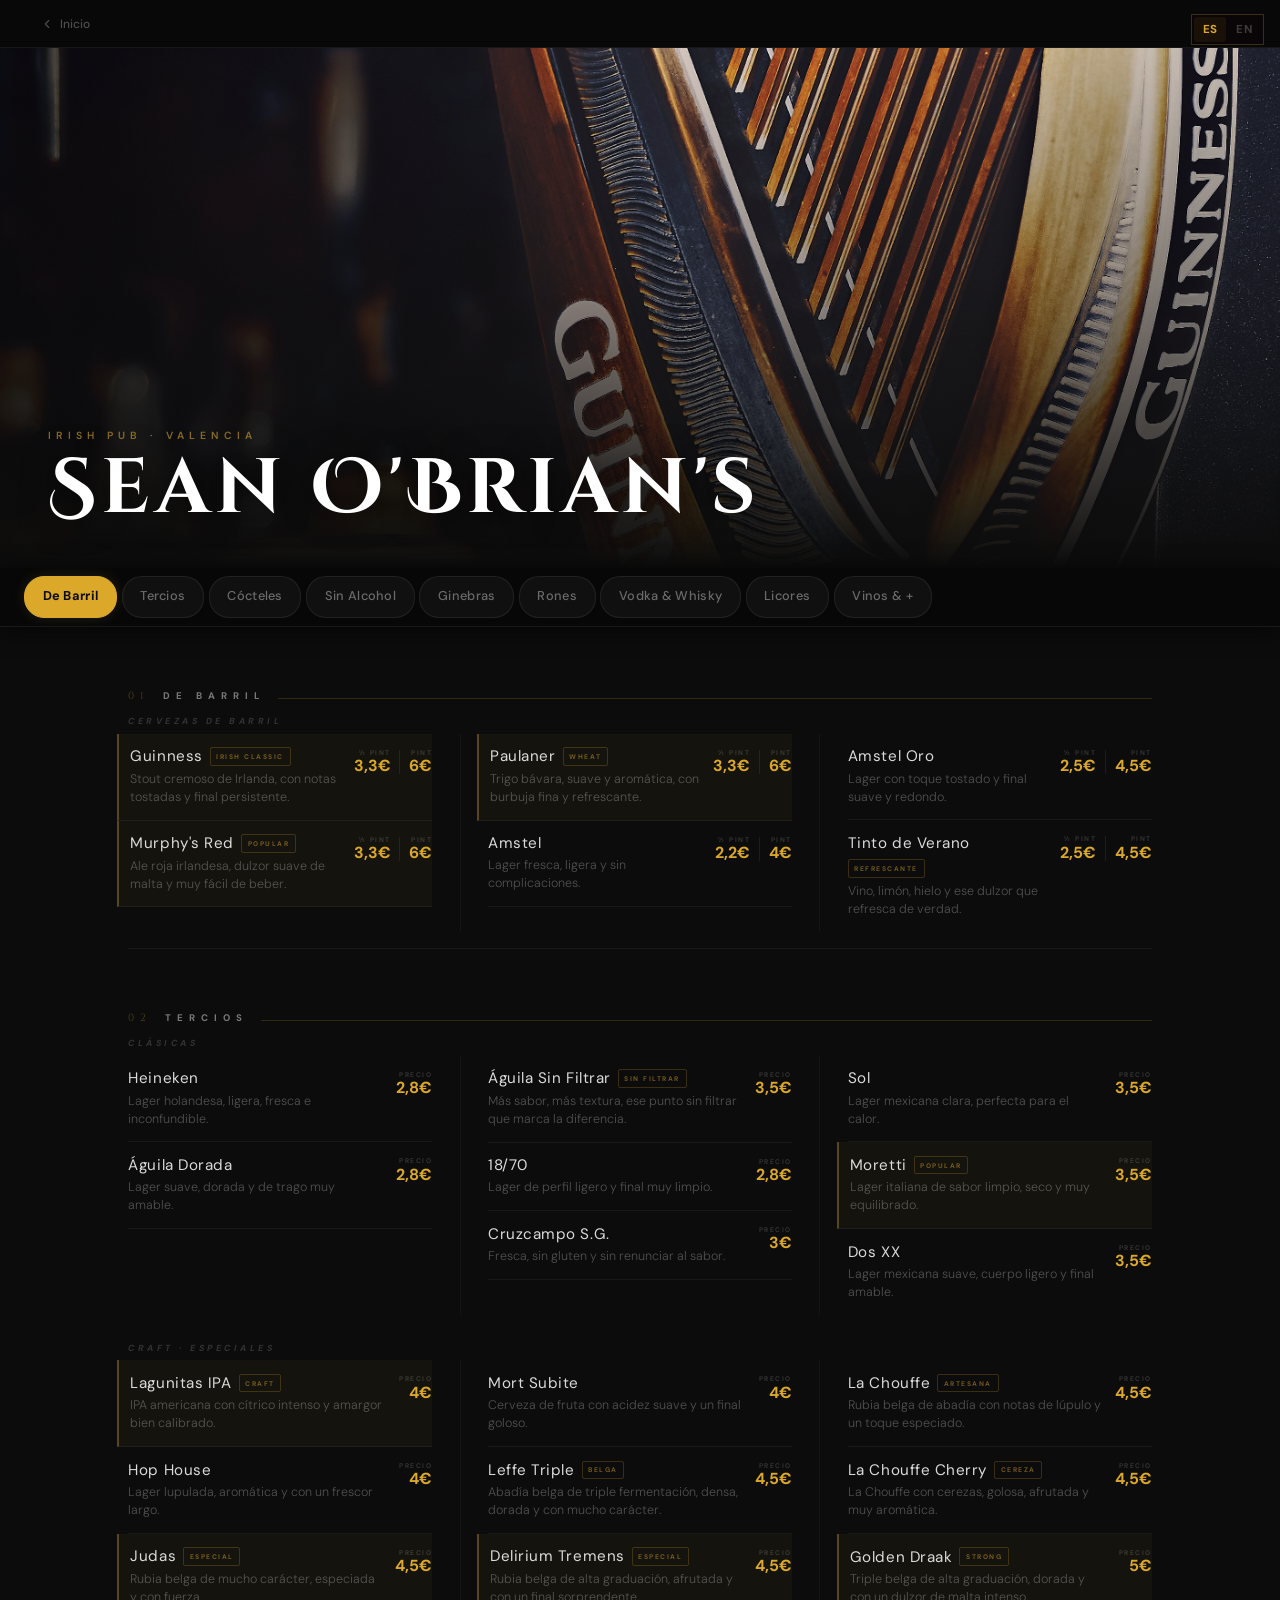
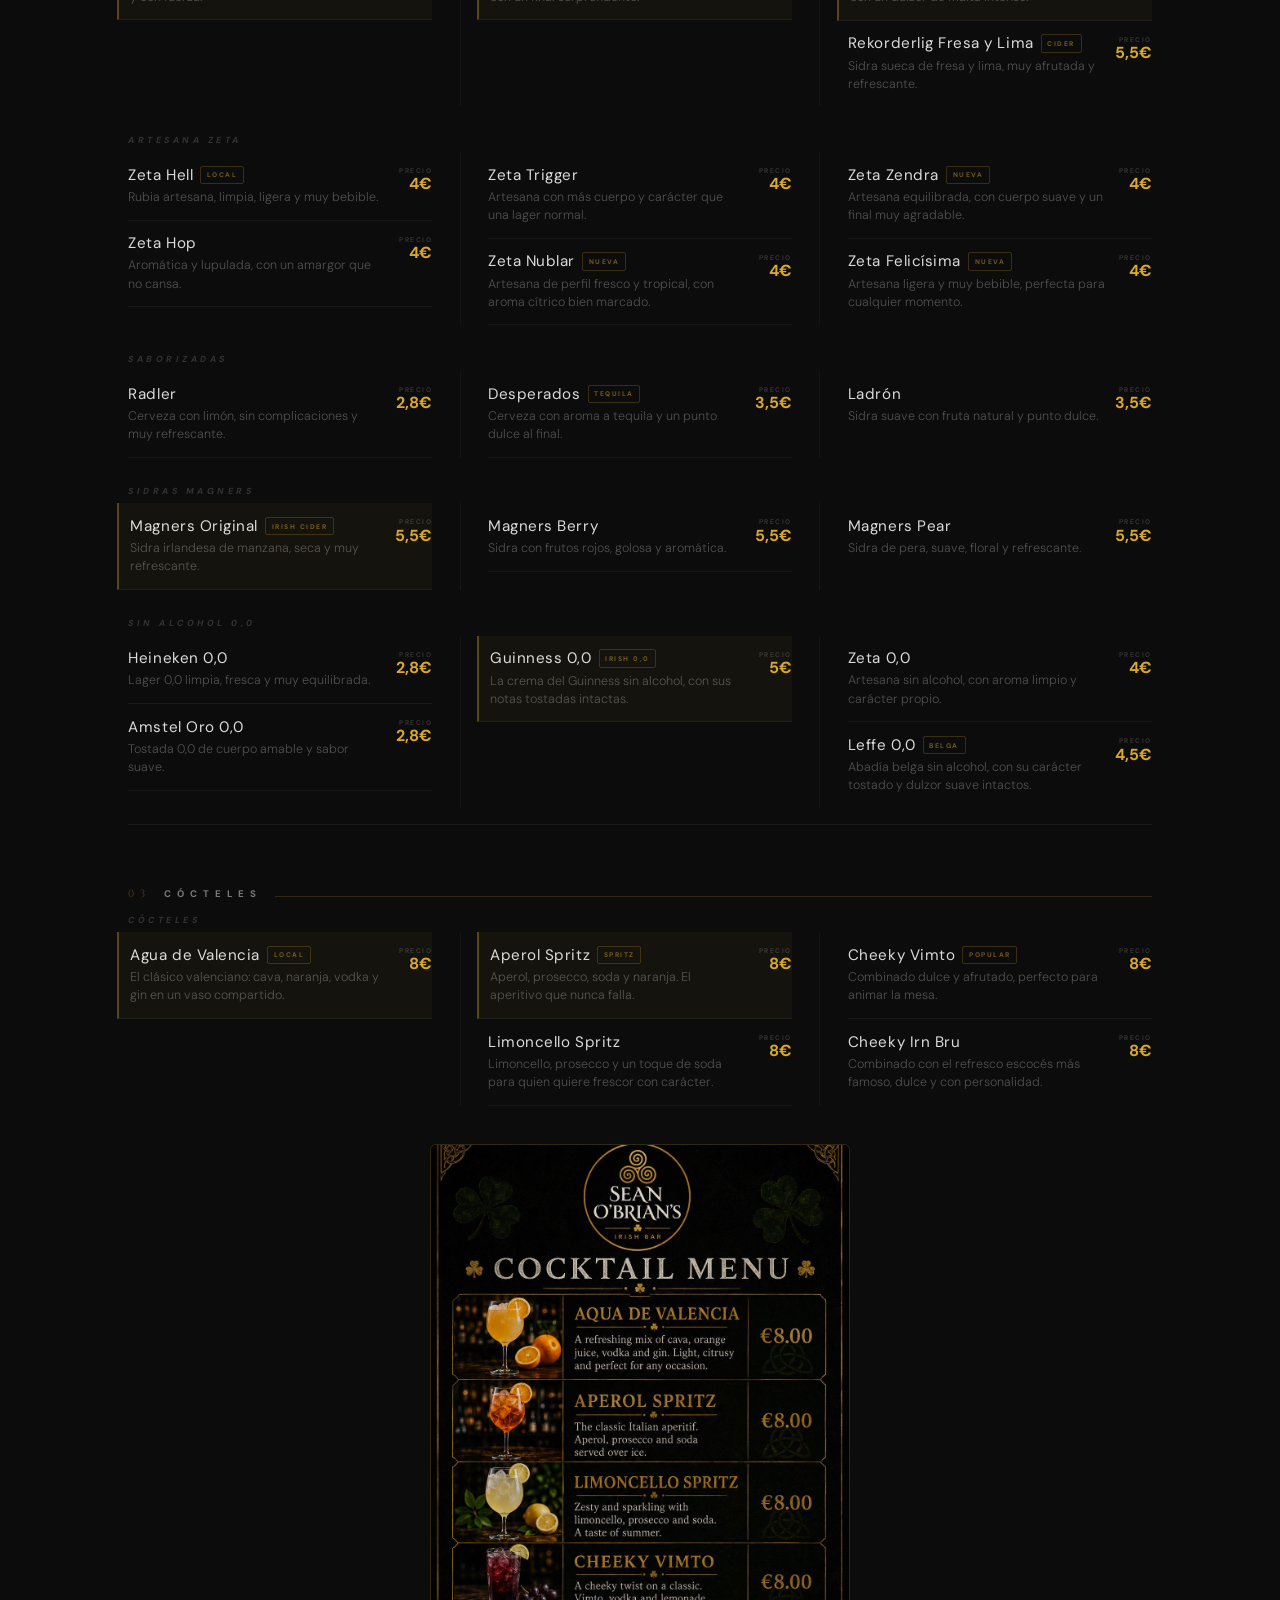
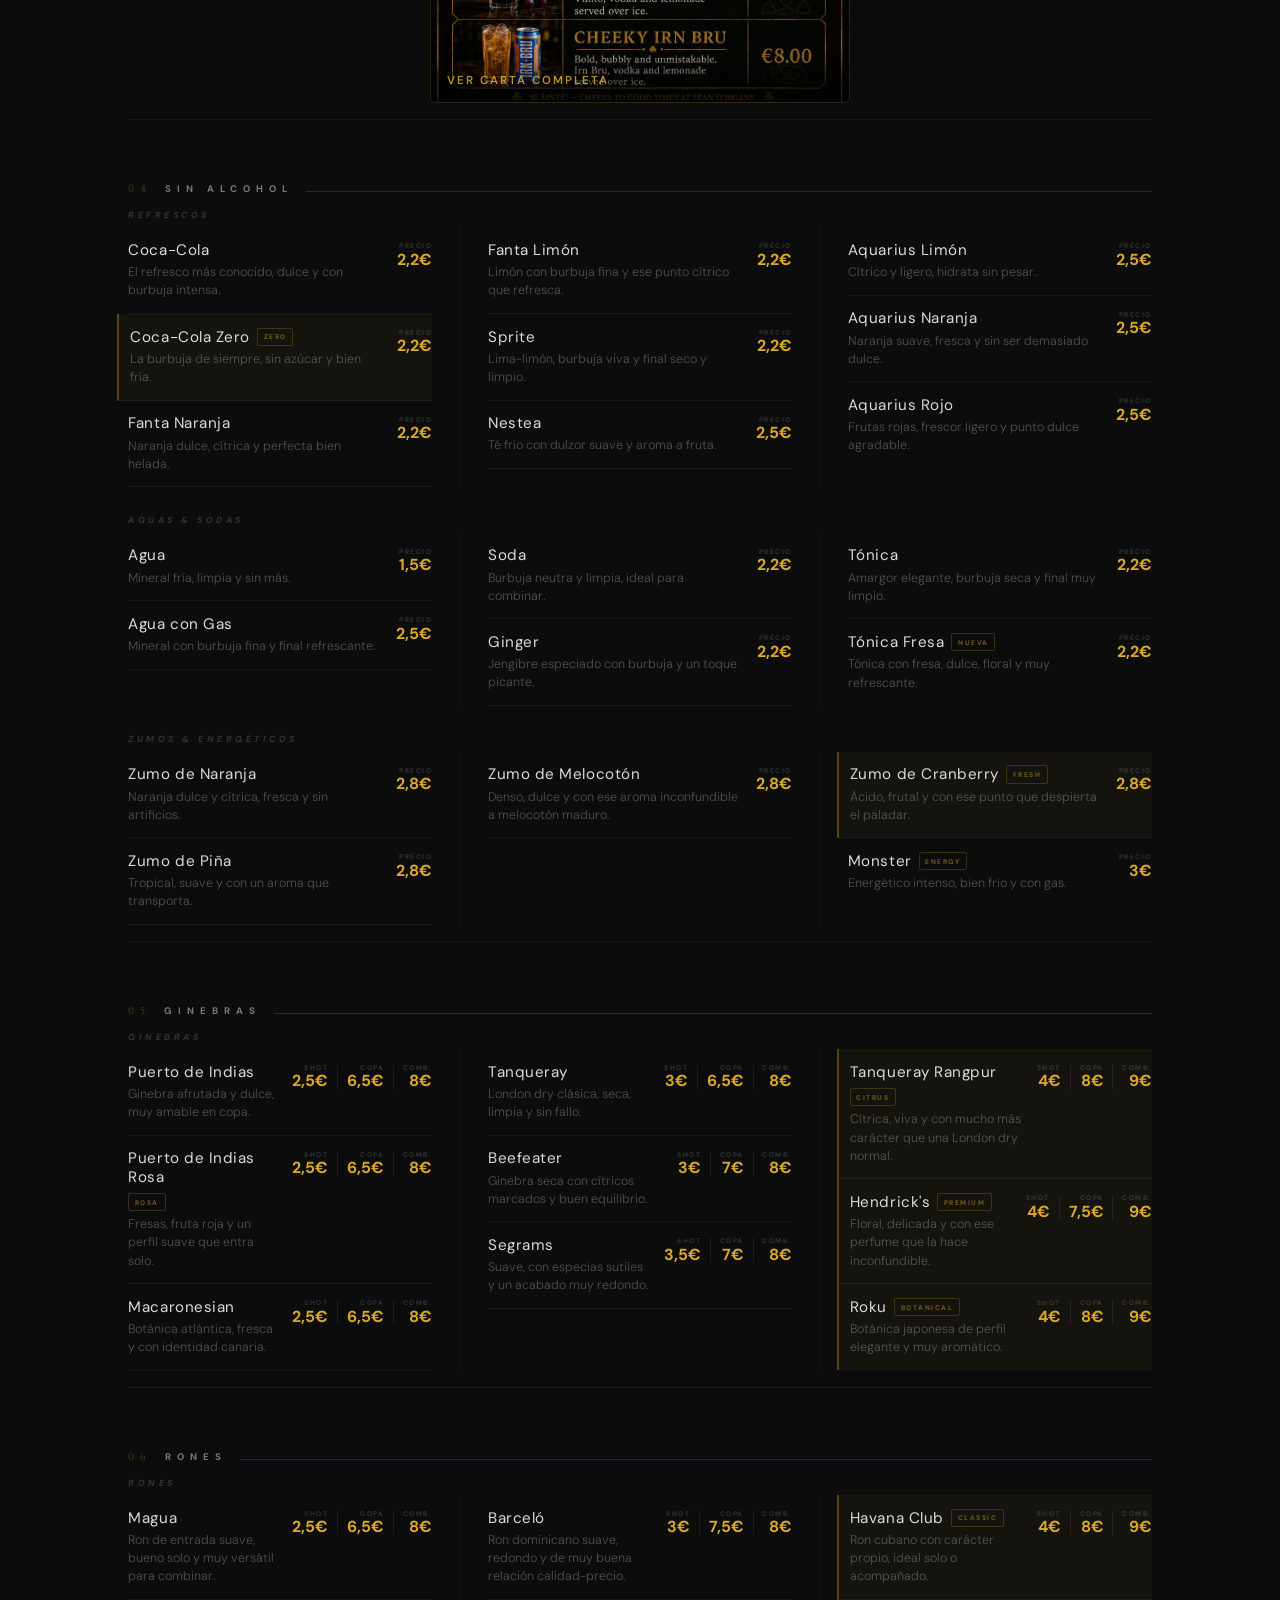
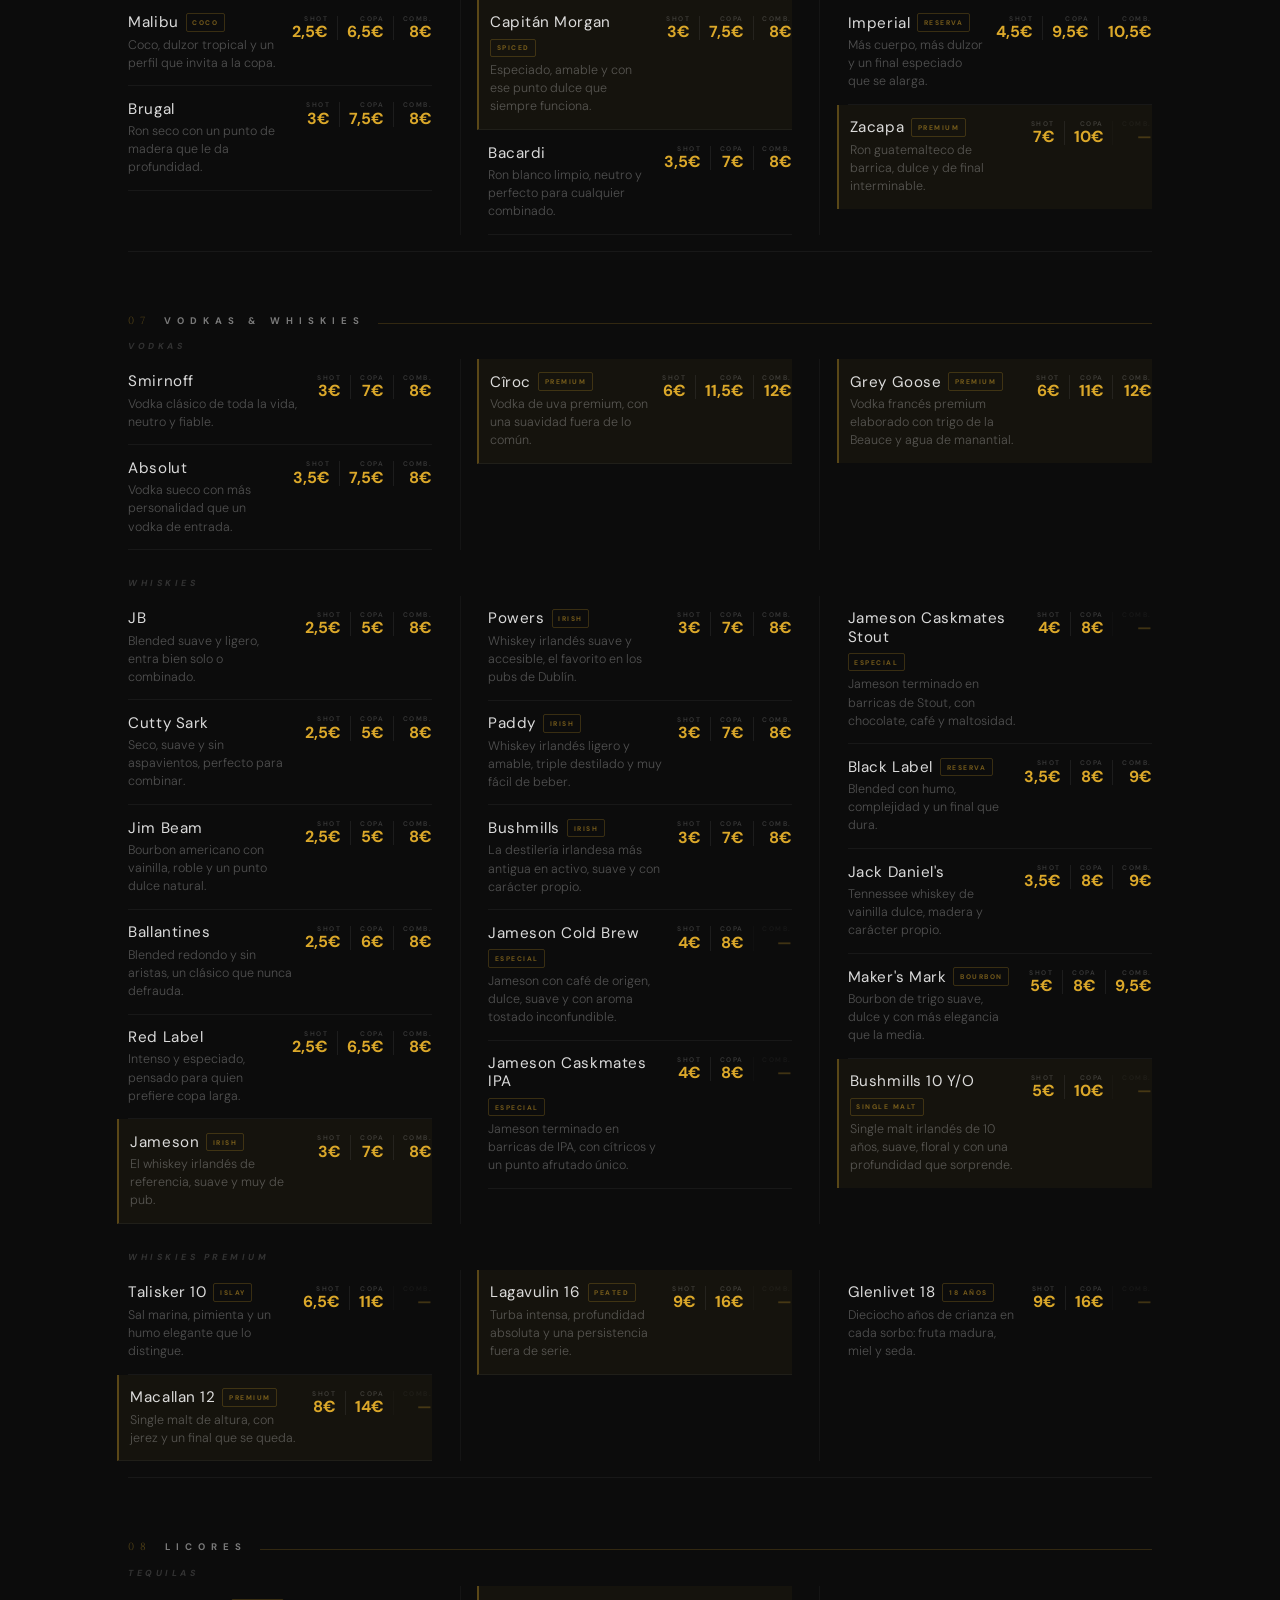
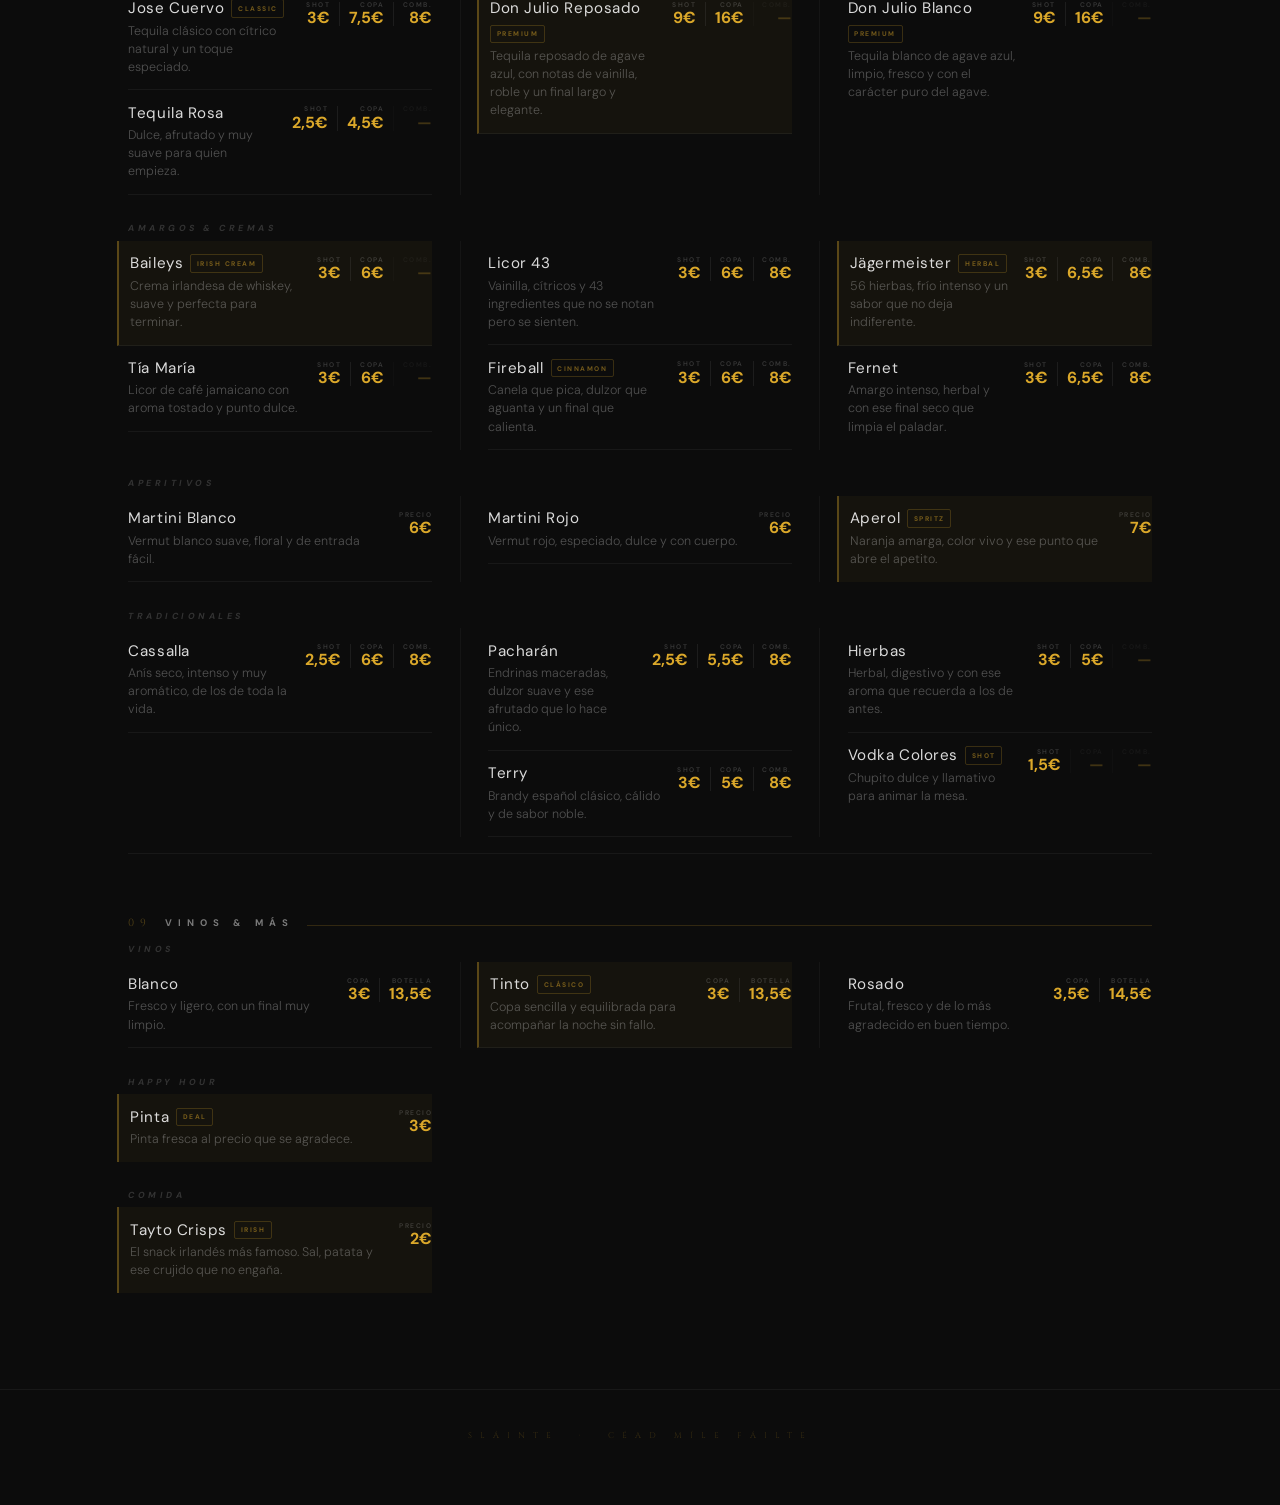
==== commit 8f251820: "Subiendo proyecto completo" ====
--- a/drinks.html
+++ b/drinks.html
@@ -23,8 +23,8 @@
   <link rel="stylesheet" href="https://fonts.googleapis.com/css2?family=Cinzel:wght@400;700;900&family=Cinzel+Decorative:wght@700&family=DM+Sans:opsz,wght@9..40,300;9..40,400;9..40,500;9..40,700&display=swap" media="print" onload="this.media='all'">
   <noscript><link rel="stylesheet" href="https://fonts.googleapis.com/css2?family=Cinzel:wght@400;700;900&family=Cinzel+Decorative:wght@700&family=DM+Sans:opsz,wght@9..40,300;9..40,400;9..40,500;9..40,700&display=swap"></noscript>
 
-  <script type="module" crossorigin src="./drinks-assets/index-D1hdGOJb.js"></script>
-  <link rel="stylesheet" crossorigin href="./drinks-assets/index-DjDvI_ES.css">
+  <script type="module" crossorigin src="./drinks-assets/index-D92l84-v.js"></script>
+  <link rel="stylesheet" crossorigin href="./drinks-assets/index-D44YRrl3.css">
 
   <style>
 
@@ -551,6 +551,94 @@
 
 
   /* ──────────────────────────────────────
+     MENU IMAGE CARD
+  ────────────────────────────────────── */
+  .menu-img-card {
+    display: block !important;
+    position: relative !important;
+    margin: clamp(1.5rem, 3vw, 2.5rem) auto 0 !important;
+    border-radius: 6px !important;
+    overflow: hidden !important;
+    max-width: 420px !important;
+    width: 100% !important;
+    border: 1px solid rgba(219,168,42,0.18) !important;
+    cursor: pointer !important;
+    background: none !important;
+    padding: 0 !important;
+    text-align: left !important;
+  }
+  .menu-img-card img {
+    display: block !important;
+    width: 100% !important;
+    height: auto !important;
+    transition: transform 0.5s ease, filter 0.35s !important;
+    filter: brightness(0.92) !important;
+  }
+  .menu-img-card:hover img {
+    transform: scale(1.03) !important;
+    filter: brightness(1) !important;
+  }
+  .menu-img-overlay {
+    position: absolute !important;
+    bottom: 0 !important; left: 0 !important; right: 0 !important;
+    padding: 0.9rem 1rem !important;
+    background: linear-gradient(to top, rgba(0,0,0,0.75) 0%, transparent 100%) !important;
+    display: flex !important;
+    align-items: flex-end !important;
+    pointer-events: none !important;
+  }
+  .menu-img-label {
+    font-family: 'DM Sans', sans-serif !important;
+    font-size: 0.72rem !important;
+    font-weight: 600 !important;
+    letter-spacing: 2px !important;
+    text-transform: uppercase !important;
+    color: rgba(219,168,42,0.85) !important;
+  }
+
+  /* ──────────────────────────────────────
+     LIGHTBOX
+  ────────────────────────────────────── */
+  .sob-lightbox {
+    display: none;
+    position: fixed;
+    inset: 0;
+    z-index: 9000;
+    background: rgba(0,0,0,0.92);
+    align-items: center;
+    justify-content: center;
+    padding: 1rem;
+  }
+  .sob-lightbox.is-open {
+    display: flex;
+  }
+  .sob-lightbox img {
+    max-width: min(520px, 100%);
+    max-height: 90vh;
+    object-fit: contain;
+    border-radius: 4px;
+    box-shadow: 0 8px 60px rgba(0,0,0,0.8);
+  }
+  .sob-lightbox-close {
+    position: absolute;
+    top: 1rem; right: 1rem;
+    background: rgba(255,255,255,0.08);
+    border: 1px solid rgba(255,255,255,0.15);
+    color: rgba(255,255,255,0.7);
+    width: 40px; height: 40px;
+    border-radius: 50%;
+    font-size: 1.2rem;
+    line-height: 1;
+    cursor: pointer;
+    display: flex; align-items: center; justify-content: center;
+    transition: background 0.2s, color 0.2s;
+  }
+  .sob-lightbox-close:hover {
+    background: rgba(255,255,255,0.16);
+    color: #fff;
+  }
+
+  /* ──────────────────────────────────────
      FOOTER
   ────────────────────────────────────── */
   .sob-footer {
@@ -648,6 +736,29 @@
   <footer class="sob-footer">
     <p>Sláinte &nbsp;&middot;&nbsp; Céad míle fáilte</p>
   </footer>
+
+  <!-- Lightbox -->
+  <div class="sob-lightbox" id="sob-lightbox" role="dialog" aria-modal="true" aria-label="Cocktail Menu">
+    <button class="sob-lightbox-close" id="sob-lightbox-close" aria-label="Cerrar">✕</button>
+    <img src="./cocktail-menu.jpg" alt="Carta de Cócteles Sean O'Brian's">
+  </div>
+
+  <script>
+    (function () {
+      var lb    = document.getElementById('sob-lightbox');
+      var close = document.getElementById('sob-lightbox-close');
+
+      function open()  { lb.classList.add('is-open');    document.body.style.overflow = 'hidden'; }
+      function shut()  { lb.classList.remove('is-open'); document.body.style.overflow = ''; }
+
+      document.addEventListener('click', function (e) {
+        if (e.target.closest('.menu-img-card')) { e.preventDefault(); open(); }
+      });
+      close.addEventListener('click', shut);
+      lb.addEventListener('click', function (e) { if (e.target === lb) shut(); });
+      document.addEventListener('keydown', function (e) { if (e.key === 'Escape') shut(); });
+    })();
+  </script>
 
 
 <noscript>
--- a/drinks-assets/index-D44YRrl3.css
+++ b/drinks-assets/index-D44YRrl3.css
@@ -0,0 +1 @@
+:root{--bg: #1a0a12;--bg-2: #22101a;--bg-3: #2b121f;--ink: #0d0408;--gold: #c9a84c;--gold-light: #e8cc85;--gold-dim: #8a6e30;--cream: #f0e6c8;--text: #d4bc8a;--muted: #a18855;--divider: #5a3e20;--emerald: #1f6f50;--ruby: #63233a;--shadow: rgba(0, 0, 0, .5);--nav-height: 82px}@font-face{font-family:Cinzel-fallback;src:local("Georgia"),local("Times New Roman");size-adjust:96%;ascent-override:90%;descent-override:22%}@font-face{font-family:EBGaramond-fallback;src:local("Georgia"),local("serif");size-adjust:102%;ascent-override:88%;descent-override:20%}*{box-sizing:border-box}html{background:var(--ink);scroll-behavior:smooth}body{margin:0;min-height:100vh;color:var(--text);font-family:EB Garamond,EBGaramond-fallback,Georgia,serif;background:radial-gradient(circle at 50% -5%,rgba(201,168,76,.16),transparent 34rem),radial-gradient(circle at 15% 10%,rgba(31,111,80,.12),transparent 18rem),linear-gradient(180deg,#0d0408 0%,var(--bg) 32%,#16070f 100%)}body:before{content:"";position:fixed;top:0;right:0;bottom:0;left:0;pointer-events:none;background:repeating-linear-gradient(-45deg,transparent,transparent 22px,rgba(255,255,255,.013) 22px,rgba(255,255,255,.013) 23px);-webkit-mask-image:linear-gradient(180deg,rgba(0,0,0,.85),transparent 70%);mask-image:linear-gradient(180deg,rgba(0,0,0,.85),transparent 70%)}button{font:inherit}.app-shell{width:min(100%,540px);min-height:100vh;margin:0 auto;padding:0 0 calc(var(--nav-height) + env(safe-area-inset-bottom,0px));position:relative}.hero{position:relative;text-align:center;padding:2.4rem 1rem 1.25rem;overflow:hidden}.hero:before,.hero:after{content:"";position:absolute;top:.7rem;bottom:.4rem;width:1px;background:linear-gradient(180deg,transparent,rgba(201,168,76,.42),transparent)}.hero:before{left:.8rem}.hero:after{right:.8rem}.top-actions{position:absolute;top:.85rem;right:1rem;display:inline-flex;align-items:center;gap:.2rem;padding:.16rem;border:1px solid rgba(201,168,76,.25);background:#0d04088f;-webkit-backdrop-filter:blur(10px);backdrop-filter:blur(10px)}.lang-button{border:0;min-width:2rem;min-height:1.55rem;padding:0 .45rem;color:var(--gold-dim);background:transparent;font-family:Cinzel,serif;font-size:.62rem;letter-spacing:.08em;cursor:pointer}.lang-button[aria-pressed=true]{color:var(--ink);background:linear-gradient(180deg,var(--gold-light),var(--gold))}.triskel{width:72px;height:72px;display:block;margin:.2rem auto .9rem;filter:drop-shadow(0 0 12px rgba(201,168,76,.45))}.pub-name{margin:0;color:var(--gold-light);font-family:Cinzel Decorative,Cinzel,Cinzel-fallback,serif;font-size:clamp(2rem,10vw,3.05rem);line-height:1.02;letter-spacing:.03em;text-shadow:0 0 24px rgba(201,168,76,.34),0 2px 7px rgba(0,0,0,.9)}.pub-subtitle{margin-top:.55rem;color:var(--gold-dim);font-family:Cinzel,serif;font-size:.72rem;letter-spacing:.42em}.menu-title{margin:1rem 0 0;color:var(--cream);font-size:clamp(1.55rem,5.8vw,2.15rem);font-style:italic;font-weight:500}.header-rule,.ornament-rule{display:flex;align-items:center;gap:.65rem;width:min(72%,280px);margin:.9rem auto 0;color:var(--gold)}.header-rule span,.ornament-rule span{flex:1;height:1px;background:linear-gradient(90deg,transparent,var(--gold-dim),transparent)}.header-rule i,.ornament-rule i{width:.42rem;height:.42rem;border:1px solid var(--gold);transform:rotate(45deg);background:#c9a84c1f}.view{padding:0 1rem 1.4rem;counter-reset:section;min-height:100vh}.section-kicker{display:flex;align-items:center;gap:.7rem;margin:.2rem 0 .75rem;color:var(--gold);font-family:Cinzel,serif;font-size:.68rem;letter-spacing:.26em;text-transform:uppercase}.section-kicker:before,.section-kicker:after{content:"";flex:1;height:1px;background:linear-gradient(90deg,transparent,rgba(201,168,76,.45),transparent)}.section-heading{margin:0;color:var(--gold-light);font-family:Cinzel,serif;font-size:clamp(1.25rem,6vw,1.8rem);line-height:1.12;letter-spacing:.08em;text-align:center;text-transform:uppercase}.section-subtitle{max-width:28rem;margin:.5rem auto 1.05rem;color:var(--muted);font-size:1.02rem;line-height:1.35;text-align:center}.banner{position:relative;height:clamp(155px,42vw,210px);margin:1rem 0 1.15rem;border-top:1px solid rgba(201,168,76,.28);border-bottom:1px solid rgba(201,168,76,.18);background:radial-gradient(ellipse at 78% 50%,rgba(201,168,76,.13),transparent 55%),linear-gradient(145deg,#2b121ffa,#0b0408fa);overflow:hidden;touch-action:pan-y;-webkit-user-select:none;user-select:none}.banner-track{height:100%;display:flex;will-change:transform}.banner-slide{position:relative;min-width:100%;height:100%;padding:1.25rem 1.2rem;display:grid;grid-template-columns:minmax(0,1fr) 118px;align-items:center;gap:.7rem;overflow:hidden}.banner-copy{position:relative;z-index:2;min-width:0}.banner-badge{display:inline-flex;align-items:center;align-self:flex-start;min-height:1.35rem;margin-bottom:.6rem;padding:.12rem .55rem;border-radius:999px;border:1px solid rgba(232,204,133,.32);color:var(--gold-dim);background:#0d040873;font-family:Cinzel,serif;font-size:.54rem;letter-spacing:.14em;text-transform:uppercase}.banner-title{margin:0;color:var(--cream);font-family:Cinzel Decorative,Cinzel,serif;font-size:clamp(1.1rem,5.5vw,1.6rem);line-height:1.08;letter-spacing:.03em;max-width:68%}.banner-subtitle{margin:.52rem 0 0;max-width:62%;color:var(--muted);font-size:.94rem;line-height:1.28}.banner-rail{display:none}.mockup{position:relative;width:108px;height:138px;margin-left:auto;display:grid;place-items:center;filter:drop-shadow(0 15px 24px rgba(0,0,0,.42))}.spark{position:absolute;border-radius:999px;background:#e8cc856b;box-shadow:0 0 12px #e8cc8552}.spark.one{width:7px;height:7px;top:22px;left:10px}.spark.two{width:4px;height:4px;top:44px;right:8px}.spark.three{width:5px;height:5px;bottom:26px;left:24px}.pint-glass{display:block;position:relative;width:62px;height:105px;border:2px solid rgba(232,204,133,.82);border-top-width:5px;border-radius:12px 12px 18px 18px/8px 8px 22px 22px;background:linear-gradient(180deg,rgba(240,230,200,.96) 0 18%,transparent 18%),linear-gradient(180deg,#2b0d0db3,#150805f2);box-shadow:inset 0 0 14px #e8cc852e}.mockup-amber .pint-glass{background:linear-gradient(180deg,rgba(240,230,200,.9) 0 16%,transparent 16%),linear-gradient(180deg,#be5318eb,#69220ff5)}.mockup-wheat .pint-glass{background:linear-gradient(180deg,rgba(240,230,200,.85) 0 18%,transparent 18%),linear-gradient(180deg,#e7a946e0,#955320eb)}.pint-glass:after{content:"";position:absolute;top:18%;right:9px;bottom:8px;left:9px;border-left:1px solid rgba(255,255,255,.14);border-right:1px solid rgba(255,255,255,.07)}.bottle-body{display:block;position:relative;width:48px;height:116px;border:2px solid rgba(232,204,133,.78);border-radius:18px 18px 10px 10px;background:linear-gradient(180deg,#184f38f2,#09231bfa)}.bottle-body:before{content:"";position:absolute;left:13px;top:-28px;width:18px;height:38px;border:2px solid rgba(232,204,133,.78);border-bottom:0;border-radius:8px 8px 2px 2px;background:linear-gradient(180deg,#184f38fa,#0e3427fa)}.bottle-body:after{content:"";position:absolute;left:8px;right:8px;top:44px;height:27px;border:1px solid rgba(232,204,133,.6);background:#e8cc851f}.mockup-bottle-dark .bottle-body{background:linear-gradient(180deg,#120a05f7,#060301fc)}.mockup-bottle-amber .bottle-body,.mockup-bottle-amber .bottle-body:before{background:linear-gradient(180deg,#a05a14eb,#5a2d0af7)}.gin-bowl{display:block;position:relative;width:78px;height:78px;border:2px solid rgba(232,204,133,.82);border-radius:18px 18px 34px 34px;background:radial-gradient(circle at 35% 34%,rgba(255,255,255,.2),transparent 16%),linear-gradient(180deg,#f0e6c81f,#357e6f47)}.gin-bowl:before{content:"";position:absolute;left:35px;top:74px;width:7px;height:36px;background:#e8cc85b8}.gin-bowl:after{content:"";position:absolute;left:20px;top:108px;width:38px;height:3px;background:#e8cc85b8}.rocks-glass{display:block;position:relative;width:68px;height:76px;border:2px solid rgba(232,204,133,.82);border-top-width:4px;border-radius:10px 10px 18px 18px;background:linear-gradient(180deg,transparent 0 38%,rgba(178,87,28,.9) 39%,rgba(93,38,18,.95))}.rocks-glass:before,.rocks-glass:after{content:"";position:absolute;width:18px;height:18px;top:21px;border:1px solid rgba(255,255,255,.18);background:#ffffff14;transform:rotate(12deg)}.rocks-glass:before{left:13px}.rocks-glass:after{right:13px;transform:rotate(-18deg)}.wine-glass{display:block;position:relative;width:62px;height:100px}.wine-glass:before{content:"";position:absolute;left:9px;top:0;width:44px;height:60px;border:2px solid rgba(232,204,133,.82);border-radius:9px 9px 24px 24px;background:linear-gradient(180deg,transparent 0 42%,rgba(92,25,42,.92) 43%)}.wine-glass:after{content:"";position:absolute;left:29px;top:60px;width:4px;height:38px;background:#e8cc85c7;box-shadow:-16px 36px #e8cc85c7,16px 36px #e8cc85c7}.coffee-cup{display:block;position:relative;width:70px;height:54px;border:2px solid rgba(232,204,133,.82);border-radius:10px 10px 22px 22px;background:linear-gradient(180deg,#f0e6c82e,#4a2617bf)}.coffee-cup:before{content:"";position:absolute;right:-19px;top:12px;width:24px;height:24px;border:2px solid rgba(232,204,133,.78);border-left:0;border-radius:0 14px 14px 0}.coffee-cup:after{content:"";position:absolute;left:-5px;right:-5px;bottom:-12px;height:4px;border-radius:999px;background:#e8cc85a3}.plate-shape{display:block;position:relative;width:86px;height:86px;border:2px solid rgba(232,204,133,.78);border-radius:50%;background:radial-gradient(circle,rgba(240,230,200,.18) 0 38%,transparent 39% 100%)}.plate-shape:before{content:"";position:absolute;left:13px;top:36px;width:60px;height:14px;border-radius:999px;background:#be5318bf}.shot-glass{display:block;position:relative;width:46px;height:62px;border:2px solid rgba(232,204,133,.82);border-top-width:4px;border-radius:8px 8px 15px 15px;background:linear-gradient(180deg,transparent 0 36%,rgba(232,204,133,.36) 37%,rgba(111,45,32,.9))}.pizza-shape{display:block;position:relative;width:88px;height:88px;border-radius:50%;background:conic-gradient(#be5318e0,#be5318e0 60deg,#e8cc858c 60deg,#e8cc858c 62deg,#be5318e0 62deg,#be5318e0 120deg,#e8cc858c 120deg,#e8cc858c 122deg,#be5318e0 122deg,#be5318e0 180deg,#e8cc858c 180deg,#e8cc858c 182deg,#be5318e0 182deg,#be5318e0 240deg,#e8cc858c 240deg,#e8cc858c 242deg,#be5318e0 242deg,#be5318e0 300deg,#e8cc858c 300deg,#e8cc858c 302deg,#be5318e0 302deg,#be5318e0 360deg);border:2px solid rgba(232,204,133,.78);box-shadow:0 0 0 6px #be531838}.pizza-shape:before{content:"";position:absolute;top:14px;right:14px;bottom:14px;left:14px;border-radius:50%;background:radial-gradient(circle,#e8cc852e,#be531838);border:1.5px solid rgba(232,204,133,.38)}.pizza-shape:after{content:"";position:absolute;top:28px;right:28px;bottom:28px;left:28px;border-radius:50%;background:#e8cc851f;border:1px solid rgba(232,204,133,.22)}.group{margin:1.15rem 0 1.35rem}.group-title{display:flex;align-items:center;gap:.55rem;margin:0 0 .65rem;color:var(--gold-dim);font-size:.94rem;font-style:italic;font-weight:500;letter-spacing:.06em}.group-title:before{content:"";display:block;width:3px;height:1rem;background:linear-gradient(180deg,var(--gold),transparent);flex-shrink:0}.group-title:after{content:"";flex:1;height:1px;background:#5a3e2059}.products{display:grid;gap:.58rem}.product-card{position:relative;display:grid;grid-template-columns:minmax(0,1fr) auto;gap:.7rem;align-items:center;min-height:68px;padding:.7rem 0 .72rem .8rem;border-bottom:1px solid rgba(90,62,32,.3);background:transparent}.product-card.is-highlighted{background:transparent;border-bottom-color:#c9a84c33}.product-card.is-highlighted:before{content:"";position:absolute;left:0;top:.45rem;bottom:.45rem;width:2px;border-radius:999px;background:linear-gradient(180deg,transparent,var(--emerald),transparent)}.product-main{min-width:0}.product-heading{display:flex;align-items:center;flex-wrap:wrap;gap:.38rem;min-width:0}.product-name{margin:0;min-width:0;color:var(--cream);font-family:Cinzel,serif;font-size:clamp(.83rem,3.4vw,.97rem);line-height:1.18;letter-spacing:.035em;overflow-wrap:anywhere}.badge{display:inline-flex;align-items:center;min-height:1.15rem;padding:.06rem .34rem;border:1px solid rgba(201,168,76,.34);color:var(--gold-light);background:#c9a84c13;font-family:Cinzel,serif;font-size:.48rem;letter-spacing:.11em;text-transform:uppercase;white-space:nowrap}.description{margin:.25rem 0 0;color:var(--muted);font-size:.91rem;line-height:1.25}.price-stack{display:flex;justify-content:flex-end;align-items:stretch;gap:.3rem;max-width:46vw}.price-pill{display:grid;align-content:center;justify-items:center;min-width:3rem;min-height:2.45rem;padding:.2rem .5rem;border-radius:999px;border:1px solid rgba(201,168,76,.2);background:#c9a84c0a;color:var(--gold);font-family:Cinzel,serif;text-align:center;white-space:nowrap}.price-label{color:var(--gold-dim);font-size:.48rem;letter-spacing:.12em;text-transform:uppercase}.price-value{margin-top:.1rem;font-size:.88rem;line-height:1}.price-pill.is-muted{opacity:.45}.deal-grid{display:grid;grid-template-columns:repeat(2,minmax(0,1fr));gap:.65rem}.deal-card{min-height:98px;display:flex;flex-direction:column;justify-content:center;padding:.78rem .65rem;border:1px solid rgba(201,168,76,.26);background:radial-gradient(circle at top right,rgba(232,204,133,.16),transparent 58%),#c9a84c0e;text-align:center}.deal-card .product-name{font-size:.78rem}.deal-price{margin-top:.32rem;color:var(--gold-light);font-family:Cinzel,serif;font-size:1.34rem;line-height:1}.bottom-nav{position:fixed;left:50%;bottom:0;z-index:50;width:min(100%,540px);min-height:var(--nav-height);transform:translate(-50%);padding:.58rem .55rem calc(.58rem + env(safe-area-inset-bottom,0px));border-top:1px solid rgba(201,168,76,.38);background:linear-gradient(180deg,#22101ad1,#0d0408fa),var(--bg);box-shadow:0 -18px 42px #0000007a;-webkit-backdrop-filter:blur(14px);backdrop-filter:blur(14px)}.bottom-nav:before{content:"";position:absolute;left:.8rem;right:.8rem;top:.28rem;height:1px;background:linear-gradient(90deg,transparent,rgba(232,204,133,.45),transparent)}.nav-scroll{display:flex;gap:.42rem;overflow-x:auto;scrollbar-width:none;padding:.05rem .05rem .08rem}.nav-scroll::-webkit-scrollbar{display:none}.nav-tab{flex:0 0 auto;min-width:4.4rem;min-height:2.6rem;padding:.38rem .78rem .34rem;border-radius:999px;border:1px solid rgba(201,168,76,.16);color:var(--muted);background:transparent;font-family:Cinzel,serif;font-size:.58rem;letter-spacing:.08em;text-align:center;text-transform:uppercase;cursor:pointer;transition:color .2s ease,border-color .2s ease,box-shadow .2s ease}.nav-tab.is-active{color:var(--gold-light);border-color:#c9a84ca6;box-shadow:0 0 14px #c9a84c24,inset 0 0 0 1px #c9a84c1a}.nav-label{display:block;max-width:6.6rem;overflow-wrap:anywhere;line-height:1.18}.section-wrapper{position:relative;counter-increment:section}.section-wrapper:before{content:counter(section,decimal-leading-zero);position:absolute;top:.1rem;right:0;font-family:Cinzel,serif;font-size:5.5rem;font-weight:700;line-height:1;letter-spacing:-.02em;color:#c9a84c0e;pointer-events:none;-webkit-user-select:none;user-select:none}.section-wrapper+.section-wrapper{margin-top:1rem;padding-top:1.8rem;border-top:1px solid rgba(90,62,32,.4)}footer{padding:.7rem 1rem .4rem;text-align:center}.footer-text{margin:.45rem 0 0;color:var(--gold-dim);font-family:Cinzel,serif;font-size:.6rem;letter-spacing:.32em}@media (min-width: 680px){.view{padding-inline:1.25rem}.banner-slide{grid-template-columns:minmax(0,1fr) 145px;padding-inline:1.55rem}.mockup{width:126px}.product-card{padding:.82rem .86rem}.price-stack{max-width:15.5rem}}@media (max-width: 380px){.hero{padding-top:2.15rem}.top-actions{top:.62rem;right:.72rem}.banner-slide{grid-template-columns:minmax(0,1fr) 88px;padding:1rem .82rem}.mockup{width:84px;transform:scale(.82);transform-origin:right center}.price-stack{gap:.1rem;max-width:43vw}.price-pill{min-width:2.7rem;padding-inline:.24rem}}@media (prefers-reduced-motion: reduce){html{scroll-behavior:auto}*,*:before,*:after{animation-duration:.001ms!important;animation-iteration-count:1!important;transition-duration:.001ms!important}}
